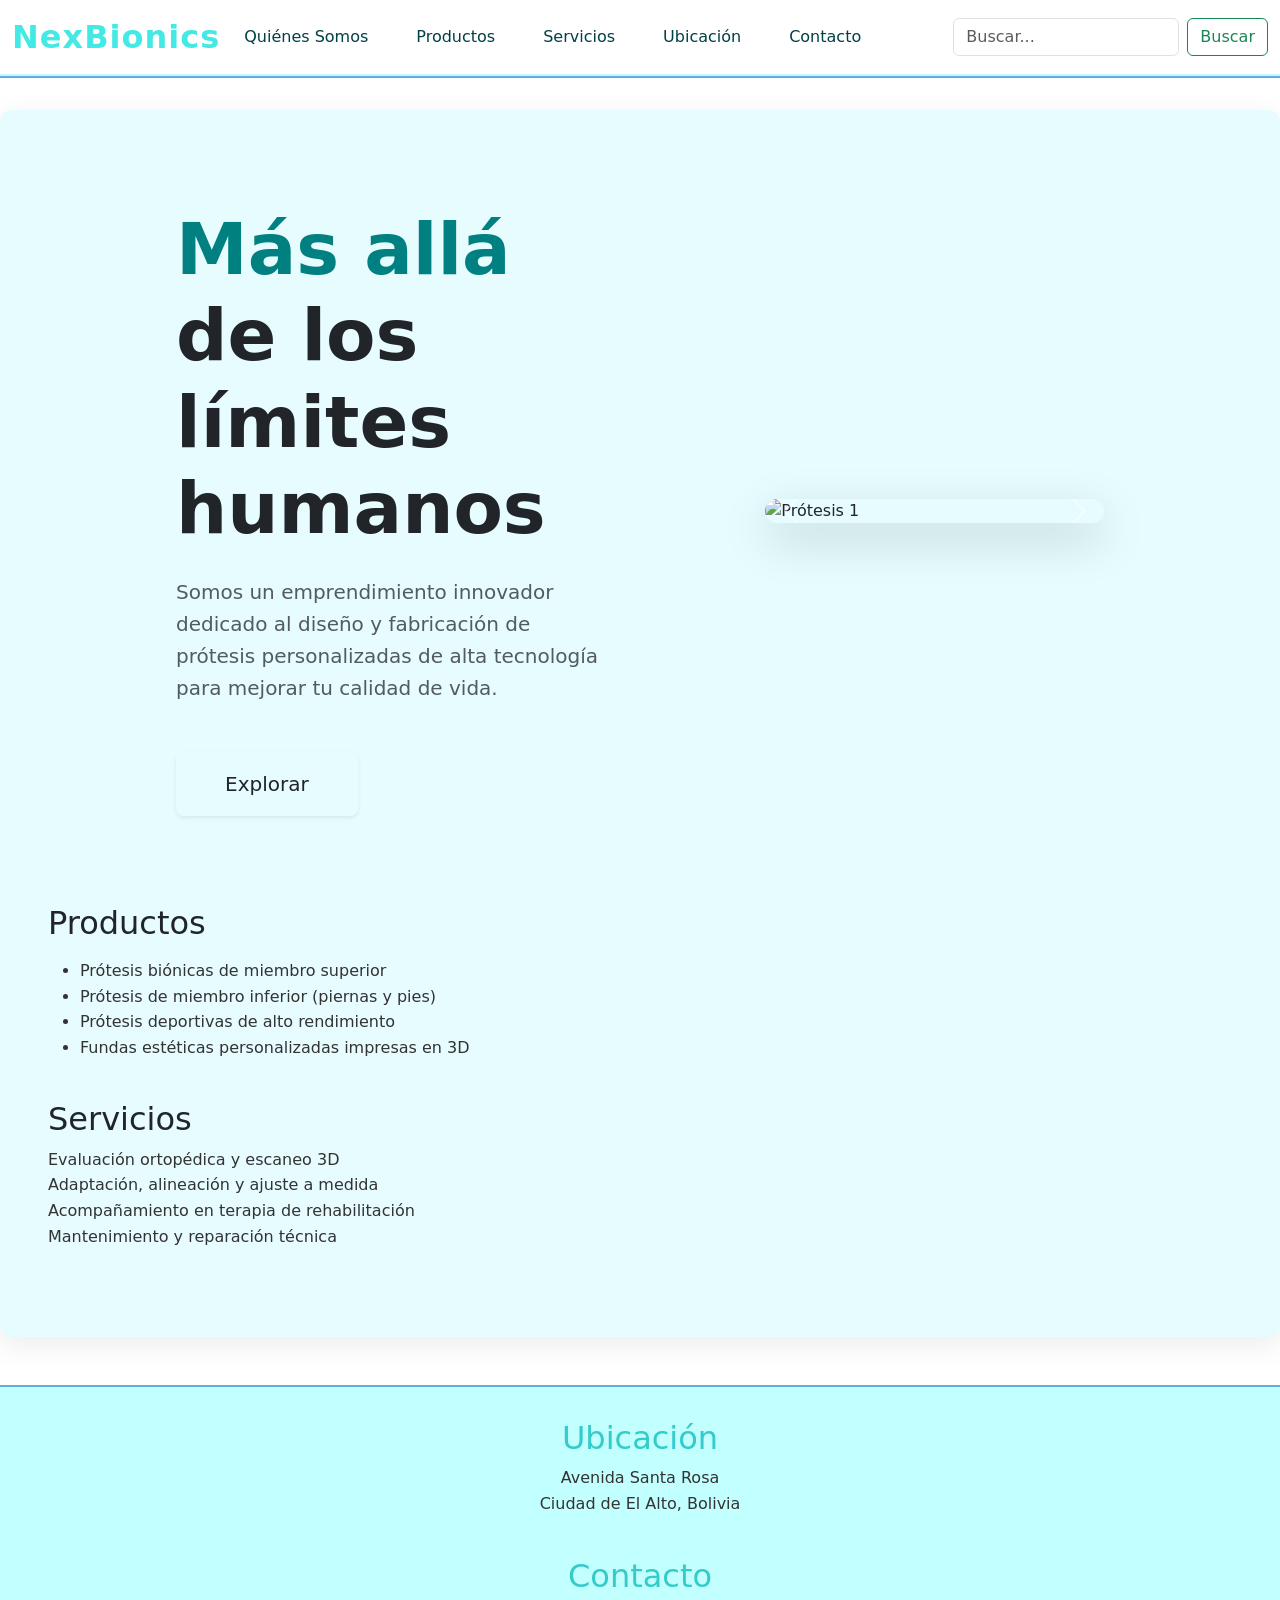
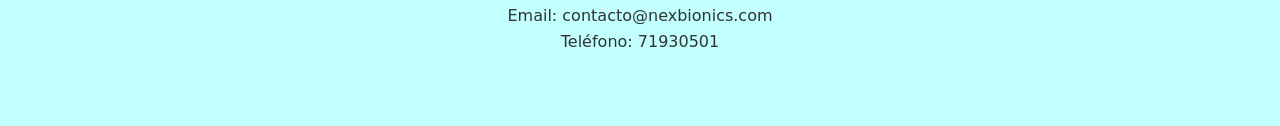
==== index.html @ fea96e66 "Organización de diseño y carrusel de NexBionics" ====
<!DOCTYPE html>
<html lang="es">
<head>
    <meta charset="UTF-8">
    <meta name="viewport" content="width=device-width, initial-scale=1.0"> 
    <title> NexBionics </title>
    <style>
        body {
            background-color: #0A8999;
            color: #e0e0e0;
        }
        .fondo-nav {
            background-color: #ffffff;
            border-bottom: 2px solid #c2f8ff;
        }

        .navbar-brand {
            font-size: 2rem !important; 
            font-weight: bold; 
            letter-spacing: 1px; 
        }
       
        .navbar-nav .nav-link {
            transition: color 0.5s ease; 
            color: #004047; 
        }
     
        .navbar-nav .nav-link:hover {
            color: #03d8f0 !important; 

        }

    </style>
    <link rel="stylesheet" href="styles.css">
    <link rel="icon" type="image/x-icon" href="https://i.postimg.cc/CK4KS49w/logo-nexbionics.png">
    <link href="https://cdn.jsdelivr.net/npm/bootstrap@5.3.8/dist/css/bootstrap.min.css" rel="stylesheet" integrity="sha384-sRIl4kxILFvY47J16cr9ZwB07vP4J8+LH7qKQnuqkuIAvNWLzeN8tE5YBujZqJLB" crossorigin="anonymous">
</head>
  <header>
    <nav class="navbar navbar-expand-lg navbar-dark fondo-nav">
      <div class="container-fluid">
        <a class="navbar-brand fw-bold" href="#" style="color: #43EAE5;">NexBionics</a>
        
        <button class="navbar-toggler" type="button" data-bs-toggle="collapse" data-bs-target="#navbarSupportedContent" aria-controls="navbarSupportedContent" aria-expanded="false" aria-label="Toggle navigation">
          <span class="navbar-toggler-icon"></span>
        </button>
        
        <div class="collapse navbar-collapse" id="navbarSupportedContent">
          <ul class="navbar-nav me-auto mb-2 mb-lg-0">
            <li class="nav-item">
              <a class="nav-link" href="#quienes-somos">Quiénes Somos</a>
            </li>
            <li class="nav-item">
              <a class="nav-link" href="#productos">Productos</a>
            </li>
            <li class="nav-item">
              <a class="nav-link" href="#servicios">Servicios</a>
            </li>
            <li class="nav-item">
              <a class="nav-link" href="#ubicacion">Ubicación</a>
            </li>
            <li class="nav-item">
              <a class="nav-link" href="#contacto">Contacto</a>
            </li>
          </ul>
          
          <form class="d-flex" role="search">
            <input class="form-control me-2" type="search" placeholder="Buscar..." aria-label="Search">
            <button class="btn btn-outline-success" type="submit">Buscar</button>
          </form>
        </div>
      </div>
    </nav>
  </header>
  <main>
   <section id="quienes-somos" class="container-fluid py-5">
    <div class="row align-items-center justify-content-around px-lg-5">
        
        <div class="col-lg-5 mb-5 mb-lg-0">
            <h1 class="display-2 fw-bold mb-4" style="color: #008080;"> Más allá <br> 
                <span class="text-dark">de los límites humanos</span>
            </h1>
            <p class="lead mb-5 text-muted">
                Somos un emprendimiento innovador dedicado al diseño y fabricación de prótesis personalizadas de alta tecnología para mejorar tu calidad de vida.
            </p>
            <a href="#productos" class="btn btn-lila-claro btn-lg px-5 py-3 shadow-sm">Explorar</a>
        </div>

        <div class="col-lg-4">
            <div id="carouselExampleFade" class="carousel slide carousel-fade rounded-5 shadow-lg overflow-hidden" data-bs-ride="carousel">
      <div class="carousel-inner">
        <div class="carousel-item active">
          <img src="https://i.postimg.cc/6qYG8pch/Protesis-1.png" class="d-block w-100" alt="Prótesis 1">
        </div>
        <div class="carousel-item">
          <img src="https://i.postimg.cc/cHdHfNr3/Protesis-2.png" class="d-block w-100" alt="Prótesis 2">
        </div>
        <div class="carousel-item">
          <img src="https://i.postimg.cc/CMP1nXYc/Protesis-3.png" class="d-block w-100" alt="Prótesis 3">
        </div>
      </div>
      <button class="carousel-control-prev" type="button" data-bs-target="#carouselExampleFade" data-bs-slide="prev">
        <span class="carousel-control-prev-icon" aria-hidden="true"></span>
        <span class="visually-hidden">Previous</span>
      </button>
      <button class="carousel-control-next" type="button" data-bs-target="#carouselExampleFade" data-bs-slide="next">
        <span class="carousel-control-next-icon" aria-hidden="true"></span>
        <span class="visually-hidden">Next</span>
      </button>
    </div>
    </div>

    </div>
</section>
    <section id="productos">
        <h2>Productos</h2>
        <p>
            <ul>
                <li>Prótesis biónicas de miembro superior<br></li>
                <li>Prótesis de miembro inferior (piernas y pies)<br></li>
                <li>Prótesis deportivas de alto rendimiento<br></li>
                <li>Fundas estéticas personalizadas impresas en 3D<br></li>
            </ul>
        </p>
    </section>
    <section id="servicios">
        <h2>Servicios</h2>
         <p>
            Evaluación ortopédica y escaneo 3D<br>
            Adaptación, alineación y ajuste a medida<br>
            Acompañamiento en terapia de rehabilitación<br>
            Mantenimiento y reparación técnica
        </p>
    </section>
    
  </main>
  <footer>
    <section id="ubicacion">
        <h2>Ubicación</h2>
        <p>
            Avenida Santa Rosa<br>
            Ciudad de El Alto, Bolivia
        </p>
    </section>
    
    <section id="contacto">
        <h2>Contacto</h2>
        <p>
            Email: contacto@nexbionics.com<br>
            Teléfono: 71930501
        </p>
    </section>
  </footer>
<script src="https://cdn.jsdelivr.net/npm/bootstrap@5.3.8/dist/js/bootstrap.bundle.min.js" integrity="sha384-FKyoEForCGlyvwx9Hj09JcYn3nv7wiPVlz7YYwJrWVcXK/BmnVDxM+D2scQbITxI" crossorigin="anonymous"></script>
</body>
</html>
---- styles.css ----
body {
    font-family: 'Exo 2', sans-serif;
    margin: 0;
    padding: 0;
    min-height: 100vh;
    background-color: #ffffff; 
    color: #333333; 
}


header {
    background-color: #ffffff; 
    color: #FFFFFF;
    border-bottom: #60ade0 solid 2px;
}

nav {
    display: flex;
    flex-direction: column;
    align-items: center;
    padding: 1rem 0;
}

nav h1 {
    margin: 0 0 1rem 0;
    font-size: 2.2rem;
}

nav ul {
    list-style: none;
    padding: 0;
    display: flex;
    gap: 2rem;
}

nav ul li a {
    color: #EAE6F3;
    text-decoration: none;
    font-weight: bold;
    transition: color 0.4s ease;
}

nav ul li a:hover {
    color: #00d9ff; 
}


main {
    max-width: 2000px; 
    margin: 2rem auto;
    padding: 3rem;
    border-radius: 12px;
    background-color: #E6FCFF; 
    box-shadow: 0 8px 30px rgba(0, 0, 0, 0.08); 
}


section {
    margin-bottom: 2.5rem;
}

h2 {
    color: #052141; 
    margin-top: 0;
    font-size: 2rem;
}

p, ul, li {
    color: #333333; 
    margin-top: 0;
    line-height: 1.6; 
}


footer {
    background-color: #c2ffff;
    color: #34CBCB;
    text-align: center;
    padding: 2rem 0;
    margin-top: 3rem;
    border-top: #60ade0 solid 2px;
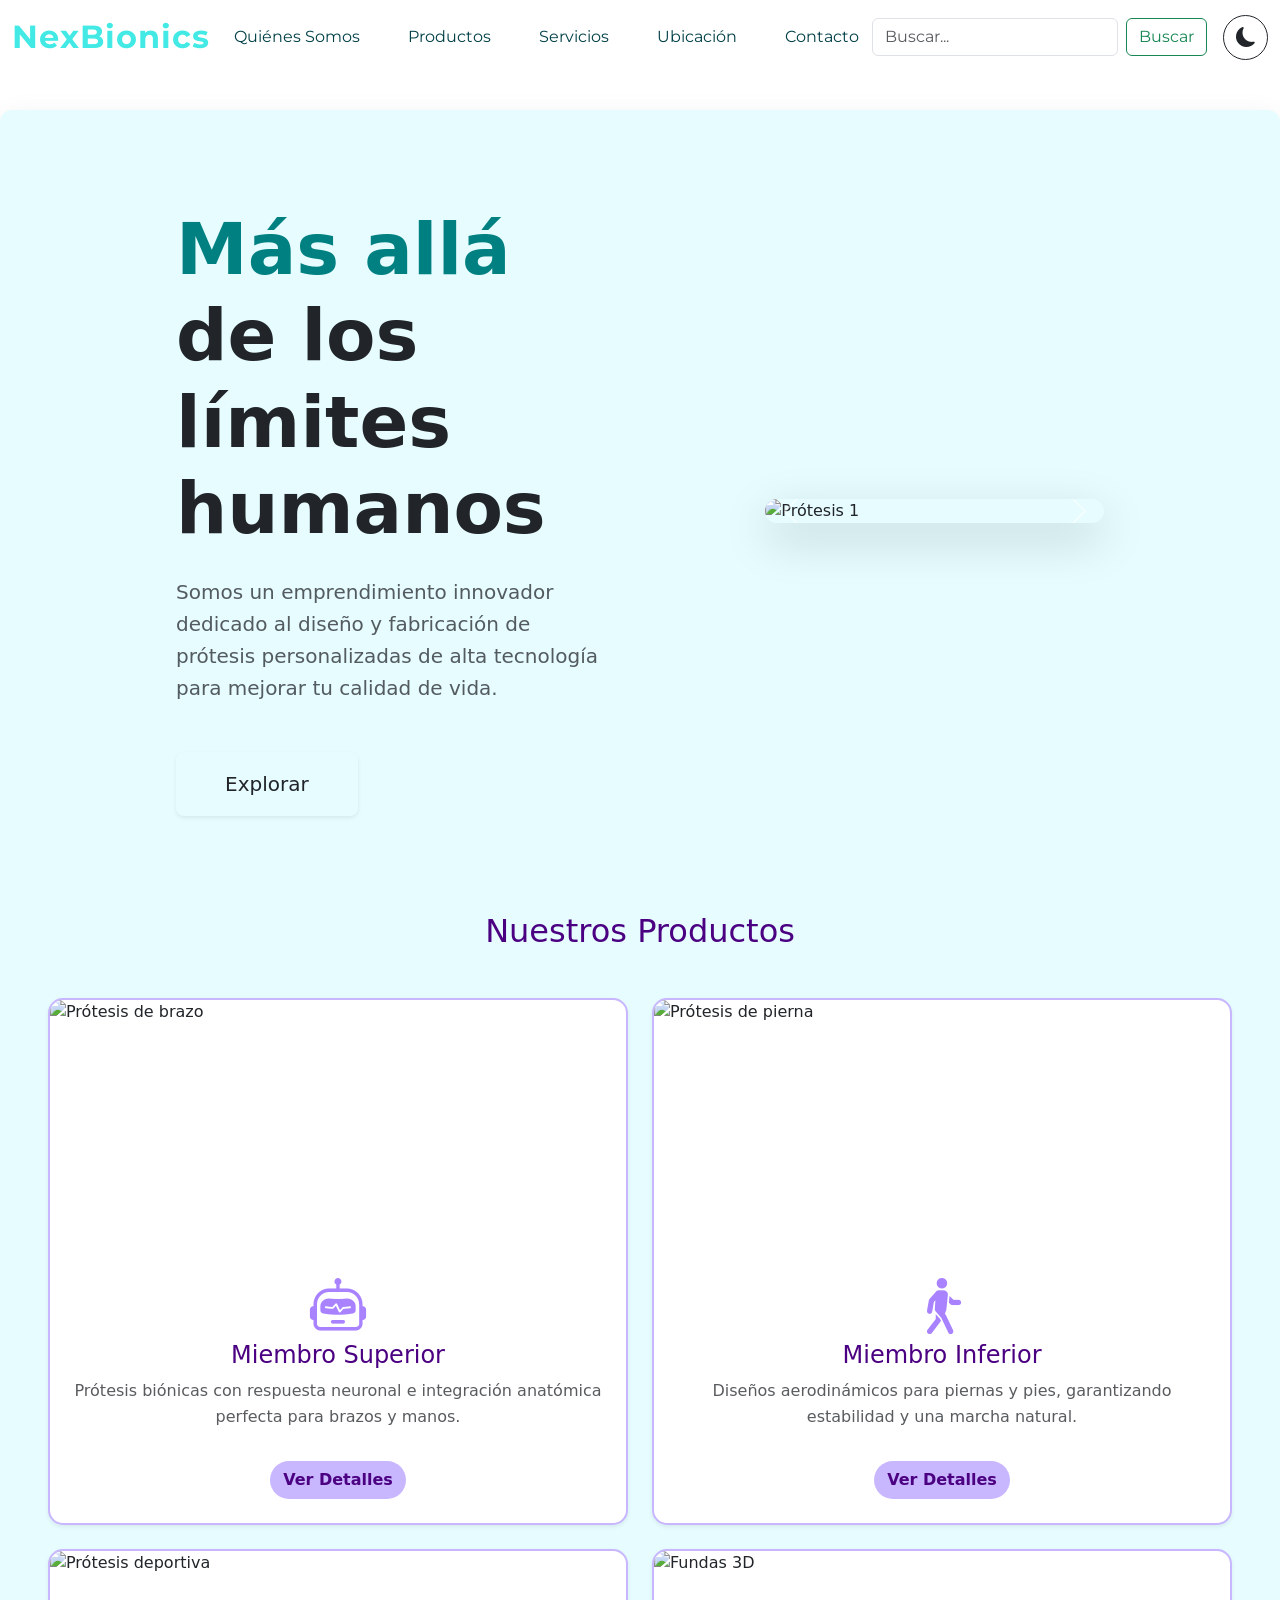
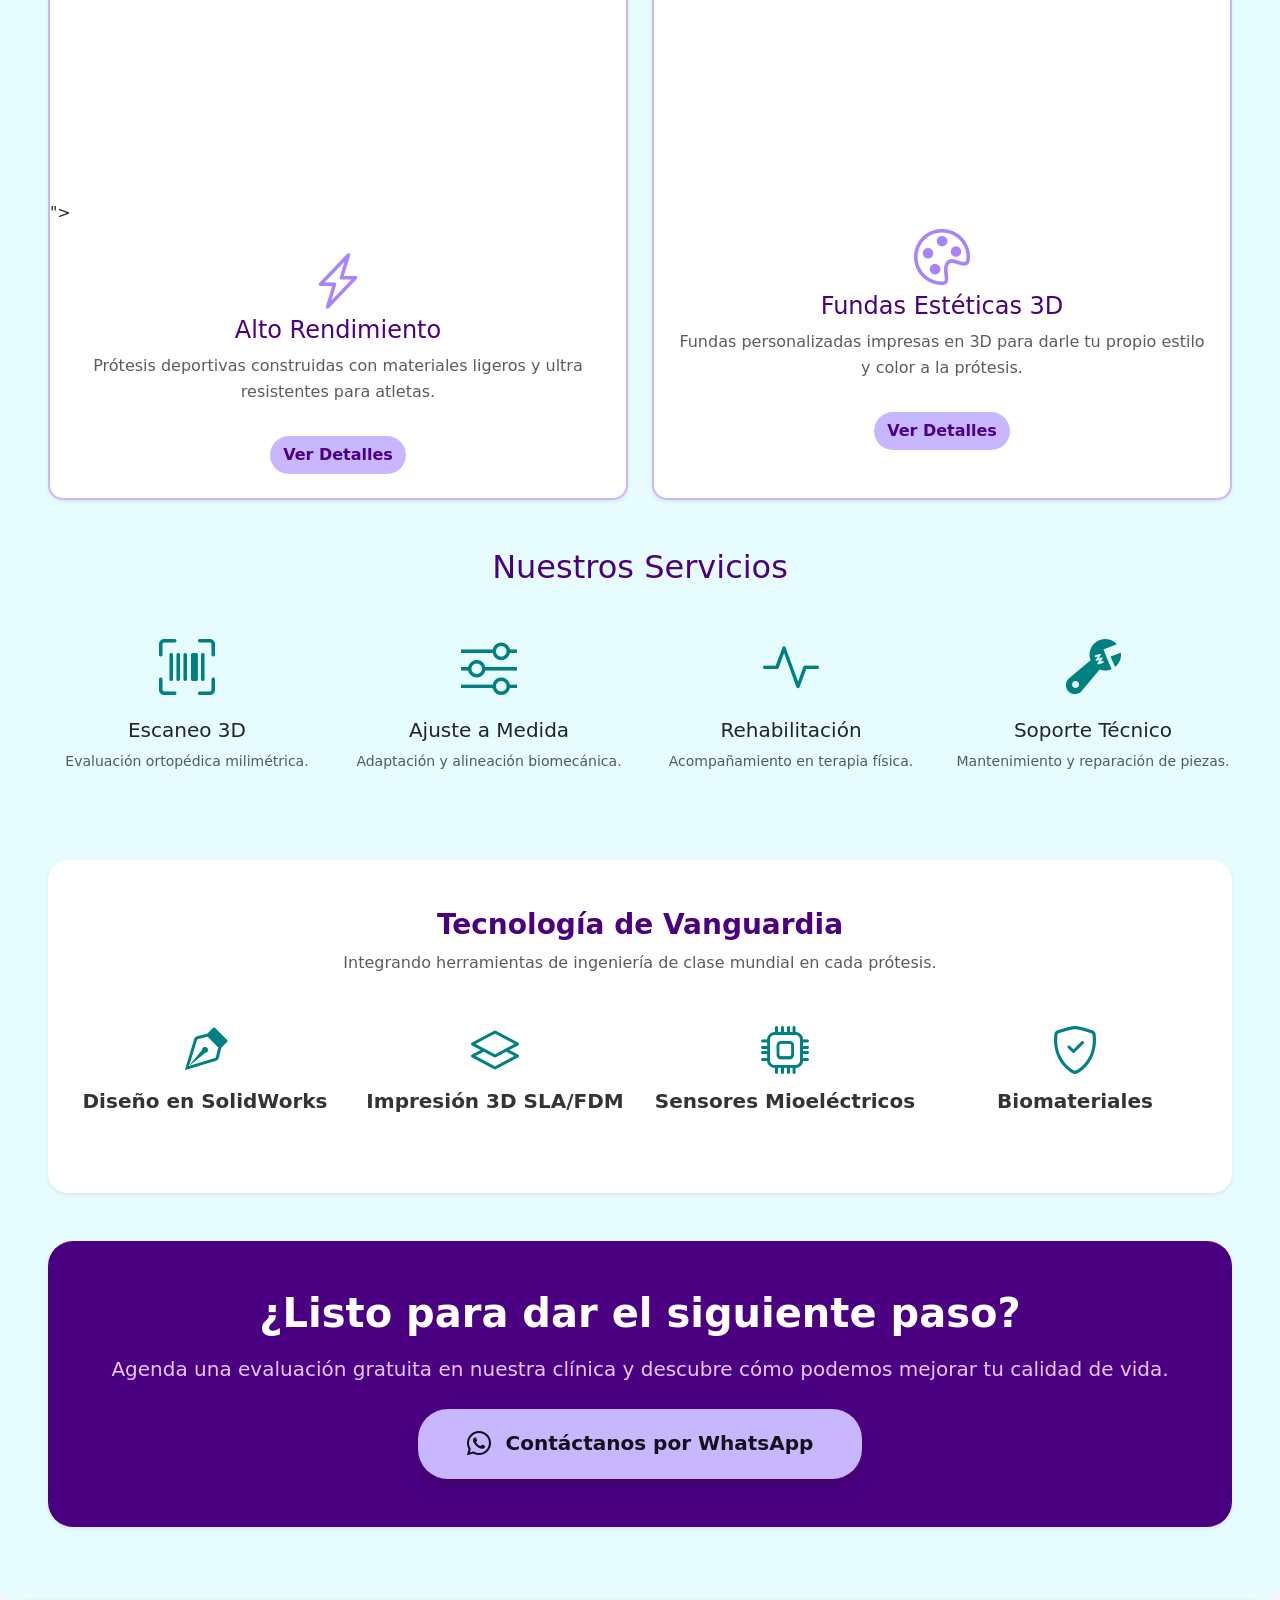
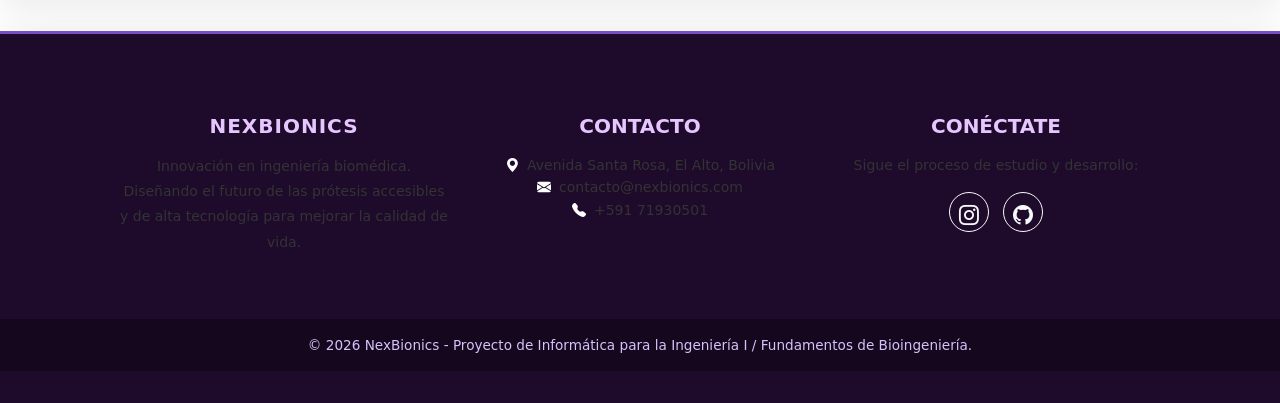
==== commit c25583f3: "Mejorando página y agregando js" ====
--- a/index.html
+++ b/index.html
@@ -4,6 +4,7 @@
     <meta charset="UTF-8">
     <meta name="viewport" content="width=device-width, initial-scale=1.0"> 
     <title> NexBionics </title>
+    <link rel="stylesheet" href="https://cdn.jsdelivr.net/npm/bootstrap-icons@1.11.3/font/bootstrap-icons.min.css">
     <style>
         body {
             background-color: #0A8999;
@@ -11,7 +12,7 @@
         }
         .fondo-nav {
             background-color: #ffffff;
-            border-bottom: 2px solid #c2f8ff;
+            border-bottom: 2px solid #ffffffcb;
         }
 
         .navbar-brand {
@@ -32,17 +33,23 @@
 
     </style>
     <link rel="stylesheet" href="styles.css">
+    <link href="https://fonts.googleapis.com/css2?family=Montserrat:wght@400;700&display=swap" rel="stylesheet">
     <link rel="icon" type="image/x-icon" href="https://i.postimg.cc/CK4KS49w/logo-nexbionics.png">
     <link href="https://cdn.jsdelivr.net/npm/bootstrap@5.3.8/dist/css/bootstrap.min.css" rel="stylesheet" integrity="sha384-sRIl4kxILFvY47J16cr9ZwB07vP4J8+LH7qKQnuqkuIAvNWLzeN8tE5YBujZqJLB" crossorigin="anonymous">
 </head>
   <header>
     <nav class="navbar navbar-expand-lg navbar-dark fondo-nav">
+      
       <div class="container-fluid">
         <a class="navbar-brand fw-bold" href="#" style="color: #43EAE5;">NexBionics</a>
+
+        
         
         <button class="navbar-toggler" type="button" data-bs-toggle="collapse" data-bs-target="#navbarSupportedContent" aria-controls="navbarSupportedContent" aria-expanded="false" aria-label="Toggle navigation">
           <span class="navbar-toggler-icon"></span>
         </button>
+        
+           
         
         <div class="collapse navbar-collapse" id="navbarSupportedContent">
           <ul class="navbar-nav me-auto mb-2 mb-lg-0">
@@ -67,6 +74,9 @@
             <input class="form-control me-2" type="search" placeholder="Buscar..." aria-label="Search">
             <button class="btn btn-outline-success" type="submit">Buscar</button>
           </form>
+          <button id="btn-modo-oscuro" class="btn btn-outline-dark ms-3 rounded-circle" style="width: 45px; height: 45px;">
+    <i id="icono-tema" class="bi bi-moon-fill fs-5"></i>
+</button>
         </div>
       </div>
     </nav>
@@ -111,45 +121,183 @@
 
     </div>
 </section>
-    <section id="productos">
-        <h2>Productos</h2>
-        <p>
-            <ul>
-                <li>Prótesis biónicas de miembro superior<br></li>
-                <li>Prótesis de miembro inferior (piernas y pies)<br></li>
-                <li>Prótesis deportivas de alto rendimiento<br></li>
-                <li>Fundas estéticas personalizadas impresas en 3D<br></li>
-            </ul>
+    <section id="productos" class="mb-5 mt-5">
+    <h2 class="text-center mb-5" style="color: #4b0082;">Nuestros Productos</h2>
+
+    <div class="row row-cols-1 row-cols-md-2 g-4">
+
+        <div class="col">
+            <div class="card h-100 shadow-sm" style="border-radius: 15px; border-color: #C8B6FF; border-width: 2px; overflow: hidden;">
+                <img src="https://i.postimg.cc/g0FM7H56/Card1.png" class="card-img-top" alt="Prótesis de brazo" style="height: 250px; object-fit: cover;">
+                
+                <div class="card-body text-center p-4">
+                    <i class="bi bi-robot display-4 mb-3" style="color: #a882ff;"></i>
+                    <h4 class="card-title" style="color: #4b0082;">Miembro Superior</h4>
+                    <p class="card-text text-muted">Prótesis biónicas con respuesta neuronal e integración anatómica perfecta para brazos y manos.</p>
+                    <a href="#llamado-accion" class="btn btn-detalle fw-bold mt-3" style="background-color: #C8B6FF; color: #4b0082; border-radius: 20px;">Ver Detalles</a>
+                    
+                </div>
+            </div>
+        </div>
+
+        <div class="col">
+            <div class="card h-100 shadow-sm" style="border-radius: 15px; border-color: #C8B6FF; border-width: 2px; overflow: hidden;">
+                <img src="https://i.postimg.cc/9QtTWP0y/card2.jpg" class="card-img-top" alt="Prótesis de pierna" style="height: 250px; object-fit: cover;">
+                
+                <div class="card-body text-center p-4">
+                    <i class="bi bi-person-walking display-4 mb-3" style="color: #a882ff;"></i>
+                    <h4 class="card-title" style="color: #4b0082;">Miembro Inferior</h4>
+                    <p class="card-text text-muted">Diseños aerodinámicos para piernas y pies, garantizando estabilidad y una marcha natural.</p>
+                    <a href="#llamado-accion" class="btn btn-detalle fw-bold mt-3" style="background-color: #C8B6FF; color: #4b0082; border-radius: 20px;">Ver Detalles</a>
+                </div>
+            </div>
+        </div>
+
+        <div class="col">
+            <div class="card h-100 shadow-sm" style="border-radius: 15px; border-color: #C8B6FF; border-width: 2px; overflow: hidden;">
+                <img src="https://i.postimg.cc/x8ZD7pWP/card5.jpg" class="card-img-top" alt="Prótesis deportiva" style="height: 250px; object-fit: cover;object-position: bottom;">">
+                
+                <div class="card-body text-center p-4">
+                    <i class="bi bi-lightning-charge display-4 mb-3" style="color: #a882ff;"></i>
+                    <h4 class="card-title" style="color: #4b0082;">Alto Rendimiento</h4>
+                    <p class="card-text text-muted">Prótesis deportivas construidas con materiales ligeros y ultra resistentes para atletas.</p>
+                    <a href="#llamado-accion" class="btn btn-detalle fw-bold mt-3" style="background-color: #C8B6FF; color: #4b0082; border-radius: 20px;">Ver Detalles</a>
+                </div>
+            </div>
+        </div>
+
+        <div class="col">
+            <div class="card h-100 shadow-sm" style="border-radius: 15px; border-color: #C8B6FF; border-width: 2px; overflow: hidden;">
+                <img src="https://i.postimg.cc/T3z2h1Nm/card4.jpg" class="card-img-top" alt="Fundas 3D" style="height: 250px; object-fit: cover;">
+                
+                <div class="card-body text-center p-4">
+                    <i class="bi bi-palette display-4 mb-3" style="color: #a882ff;"></i>
+                    <h4 class="card-title" style="color: #4b0082;">Fundas Estéticas 3D</h4>
+                    <p class="card-text text-muted">Fundas personalizadas impresas en 3D para darle tu propio estilo y color a la prótesis.</p>
+                    <a href="#llamado-accion" class="btn btn-detalle fw-bold mt-3" style="background-color: #C8B6FF; color: #4b0082; border-radius: 20px;">Ver Detalles</a>
+                </div>
+            </div>
+        </div>
+
+    </div>
+</section>
+    <section id="servicios" class="mb-5 mt-5">
+    <h2 class="text-center mb-5" style="color: #4b0082;">Nuestros Servicios</h2>
+    
+    <div class="row text-center">
+        
+        <div class="col-md-3 mb-4">
+            <i class="bi bi-upc-scan display-4" style="color: #008080;"></i>
+            <h4 class="mt-3 fs-5">Escaneo 3D</h4>
+            <p class="text-muted small">Evaluación ortopédica milimétrica.</p>
+        </div>
+
+        <div class="col-md-3 mb-4">
+            <i class="bi bi-sliders display-4" style="color: #008080;"></i>
+            <h4 class="mt-3 fs-5">Ajuste a Medida</h4>
+            <p class="text-muted small">Adaptación y alineación biomecánica.</p>
+        </div>
+
+        <div class="col-md-3 mb-4">
+            <i class="bi bi-activity display-4" style="color: #008080;"></i>
+            <h4 class="mt-3 fs-5">Rehabilitación</h4>
+            <p class="text-muted small">Acompañamiento en terapia física.</p>
+        </div>
+
+        <div class="col-md-3 mb-4">
+            <i class="bi bi-wrench-adjustable display-4" style="color: #008080;"></i>
+            <h4 class="mt-3 fs-5">Soporte Técnico</h4>
+            <p class="text-muted small">Mantenimiento y reparación de piezas.</p>
+        </div>
+
+    </div>
+</section>
+<section id="tecnologias" class="py-5 text-center shadow-sm" style="background-color: #ffffff; border-radius: 20px; margin-bottom: 3rem;">
+    <h3 class="mb-2" style="color: #4b0082; font-weight: bold;">Tecnología de Vanguardia</h3>
+    <p class="text-muted mb-5">Integrando herramientas de ingeniería de clase mundial en cada prótesis.</p>
+    
+    <div class="row justify-content-center align-items-center px-4">
+        
+        <div class="col-6 col-md-3 mb-4">
+            <i class="bi bi-vector-pen display-5 mb-2" style="color: #008080;"></i>
+            <h5 class="fw-bold mt-2" style="color: #333333;">Diseño en SolidWorks</h5>
+        </div>
+        
+        <div class="col-6 col-md-3 mb-4">
+            <i class="bi bi-layers display-5 mb-2" style="color: #008080;"></i>
+            <h5 class="fw-bold mt-2" style="color: #333333;">Impresión 3D SLA/FDM</h5>
+        </div>
+        
+        <div class="col-6 col-md-3 mb-4">
+            <i class="bi bi-cpu display-5 mb-2" style="color: #008080;"></i>
+            <h5 class="fw-bold mt-2" style="color: #333333;">Sensores Mioeléctricos</h5>
+        </div>
+        
+        <div class="col-6 col-md-3 mb-4">
+            <i class="bi bi-shield-check display-5 mb-2" style="color: #008080;"></i>
+            <h5 class="fw-bold mt-2" style="color: #333333;">Biomateriales</h5>
+        </div>
+        
+    </div>
+</section>
+<section id="llamado-accion" class="py-5 mt-5 mb-4 text-center shadow-sm" style="background-color: #4b0082; border-radius: 25px;">
+    <div class="container px-4">
+        <h2 class="display-6 fw-bold text-white mb-3">¿Listo para dar el siguiente paso?</h2>
+        
+        <p class="lead mb-4" style="color: #E7C6FF;">
+            Agenda una evaluación gratuita en nuestra clínica y descubre cómo podemos mejorar tu calidad de vida.
         </p>
-    </section>
-    <section id="servicios">
-        <h2>Servicios</h2>
-         <p>
-            Evaluación ortopédica y escaneo 3D<br>
-            Adaptación, alineación y ajuste a medida<br>
-            Acompañamiento en terapia de rehabilitación<br>
-            Mantenimiento y reparación técnica
-        </p>
-    </section>
+        
+        <a href="https://wa.me/59171930501" target="_blank" class="btn btn-lg px-5 py-3 fw-bold shadow" style="background-color: #C8B6FF; color: #13111C; border-radius: 30px; transition: transform 0.3s ease;">
+            <i class="bi bi-whatsapp me-2 fs-4" style="vertical-align: middle;"></i> 
+            Contáctanos por WhatsApp
+        </a>
+    </div>
+</section>
     
   </main>
-  <footer>
-    <section id="ubicacion">
-        <h2>Ubicación</h2>
-        <p>
-            Avenida Santa Rosa<br>
-            Ciudad de El Alto, Bolivia
-        </p>
-    </section>
-    
-    <section id="contacto">
-        <h2>Contacto</h2>
-        <p>
-            Email: contacto@nexbionics.com<br>
-            Teléfono: 71930501
-        </p>
-    </section>
+  <footer class="mt-auto shadow-lg" style="background-color: #1E0B2B; color: #d7c1f8; border-top: 3px solid #7850c4;">
+      <div class="container p-5">
+          <div class="row">
+              
+              <div class="col-lg-4 col-md-6 mb-4 mb-md-0">
+                  <h5 class="text-uppercase fw-bold mb-3" style="color: #E7C6FF; letter-spacing: 1px;">NexBionics</h5>
+                  <p class="small" style="line-height: 1.8;">
+                      Innovación en ingeniería biomédica. Diseñando el futuro de las prótesis accesibles y de alta tecnología para mejorar la calidad de vida.
+                  </p>
+              </div>
+
+              <div class="col-lg-4 col-md-6 mb-4 mb-md-0">
+                  <h5 class="text-uppercase fw-bold mb-3" style="color: #E7C6FF;">Contacto</h5>
+                  <ul class="list-unstyled small" style="line-height: 2;">
+                      <li><i class="bi bi-geo-alt-fill me-2 text-white"></i>Avenida Santa Rosa, El Alto, Bolivia</li>
+                      <li><i class="bi bi-envelope-fill me-2 text-white"></i>contacto@nexbionics.com</li>
+                      <li><i class="bi bi-telephone-fill me-2 text-white"></i>+591 71930501</li>
+                  </ul>
+              </div>
+
+              <div class="col-lg-4 col-md-12 mb-4 mb-md-0">
+                  <h5 class="text-uppercase fw-bold mb-3" style="color: #E7C6FF;">Conéctate</h5>
+                  <p class="small mb-3">Sigue el proceso de estudio y desarrollo:</p>
+                  
+                  <a href="PON_AQUI_EL_LINK_DE_TU_INSTAGRAM" target="_blank" class="btn btn-outline-light btn-sm me-2 rounded-circle" style="width: 40px; height: 40px; padding-top: 7px;">
+                      <i class="bi bi-instagram fs-5"></i>
+                  </a>
+                  
+                  <a href="https://github.com/sky12ks/Ciencialink-project" target="_blank" class="btn btn-outline-light btn-sm rounded-circle" style="width: 40px; height: 40px; padding-top: 7px;">
+                      <i class="bi bi-github fs-5"></i>
+                  </a>
+              </div>
+
+          </div>
+      </div>
+      
+      <div class="text-center p-3" style="background-color: rgba(0, 0, 0, 0.3); font-size: 0.85rem;">
+          © 2026 NexBionics - Proyecto de Informática para la Ingeniería I / Fundamentos de Bioingeniería.
+      </div>
   </footer>
 <script src="https://cdn.jsdelivr.net/npm/bootstrap@5.3.8/dist/js/bootstrap.bundle.min.js" integrity="sha384-FKyoEForCGlyvwx9Hj09JcYn3nv7wiPVlz7YYwJrWVcXK/BmnVDxM+D2scQbITxI" crossorigin="anonymous"></script>
+<script src="javascript.js"></script>
+
 </body>
 </html>
--- a/styles.css
+++ b/styles.css
@@ -12,7 +12,8 @@
 header {
     background-color: #ffffff; 
     color: #FFFFFF;
-    border-bottom: #60ade0 solid 2px;
+    border-bottom: #ffffff solid 2px;
+    font-family: 'Montserrat', sans-serif;
 }
 
 nav {
@@ -79,4 +80,6 @@
     text-align: center;
     padding: 2rem 0;
     margin-top: 3rem;
-    border-top: #60ade0 solid 2px;+    border-top: #f0f0f0 solid 2px;
+
+
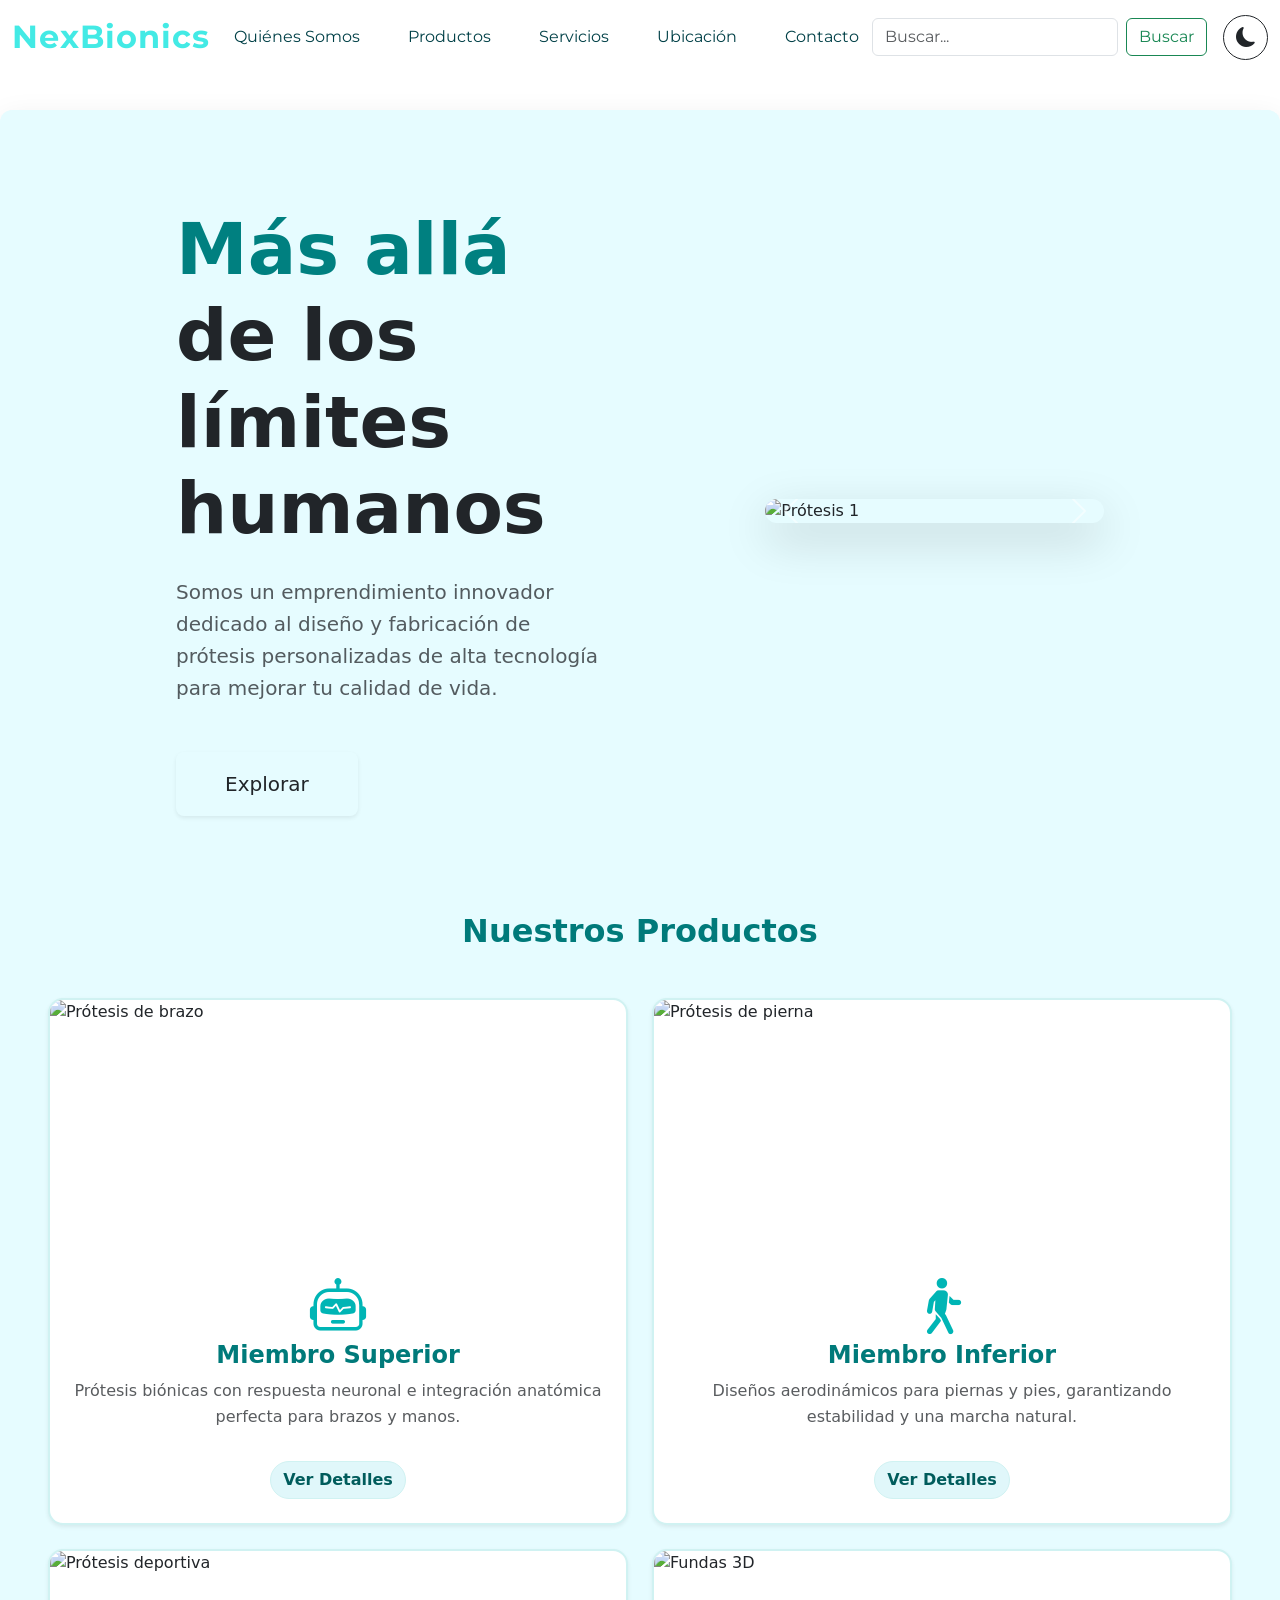
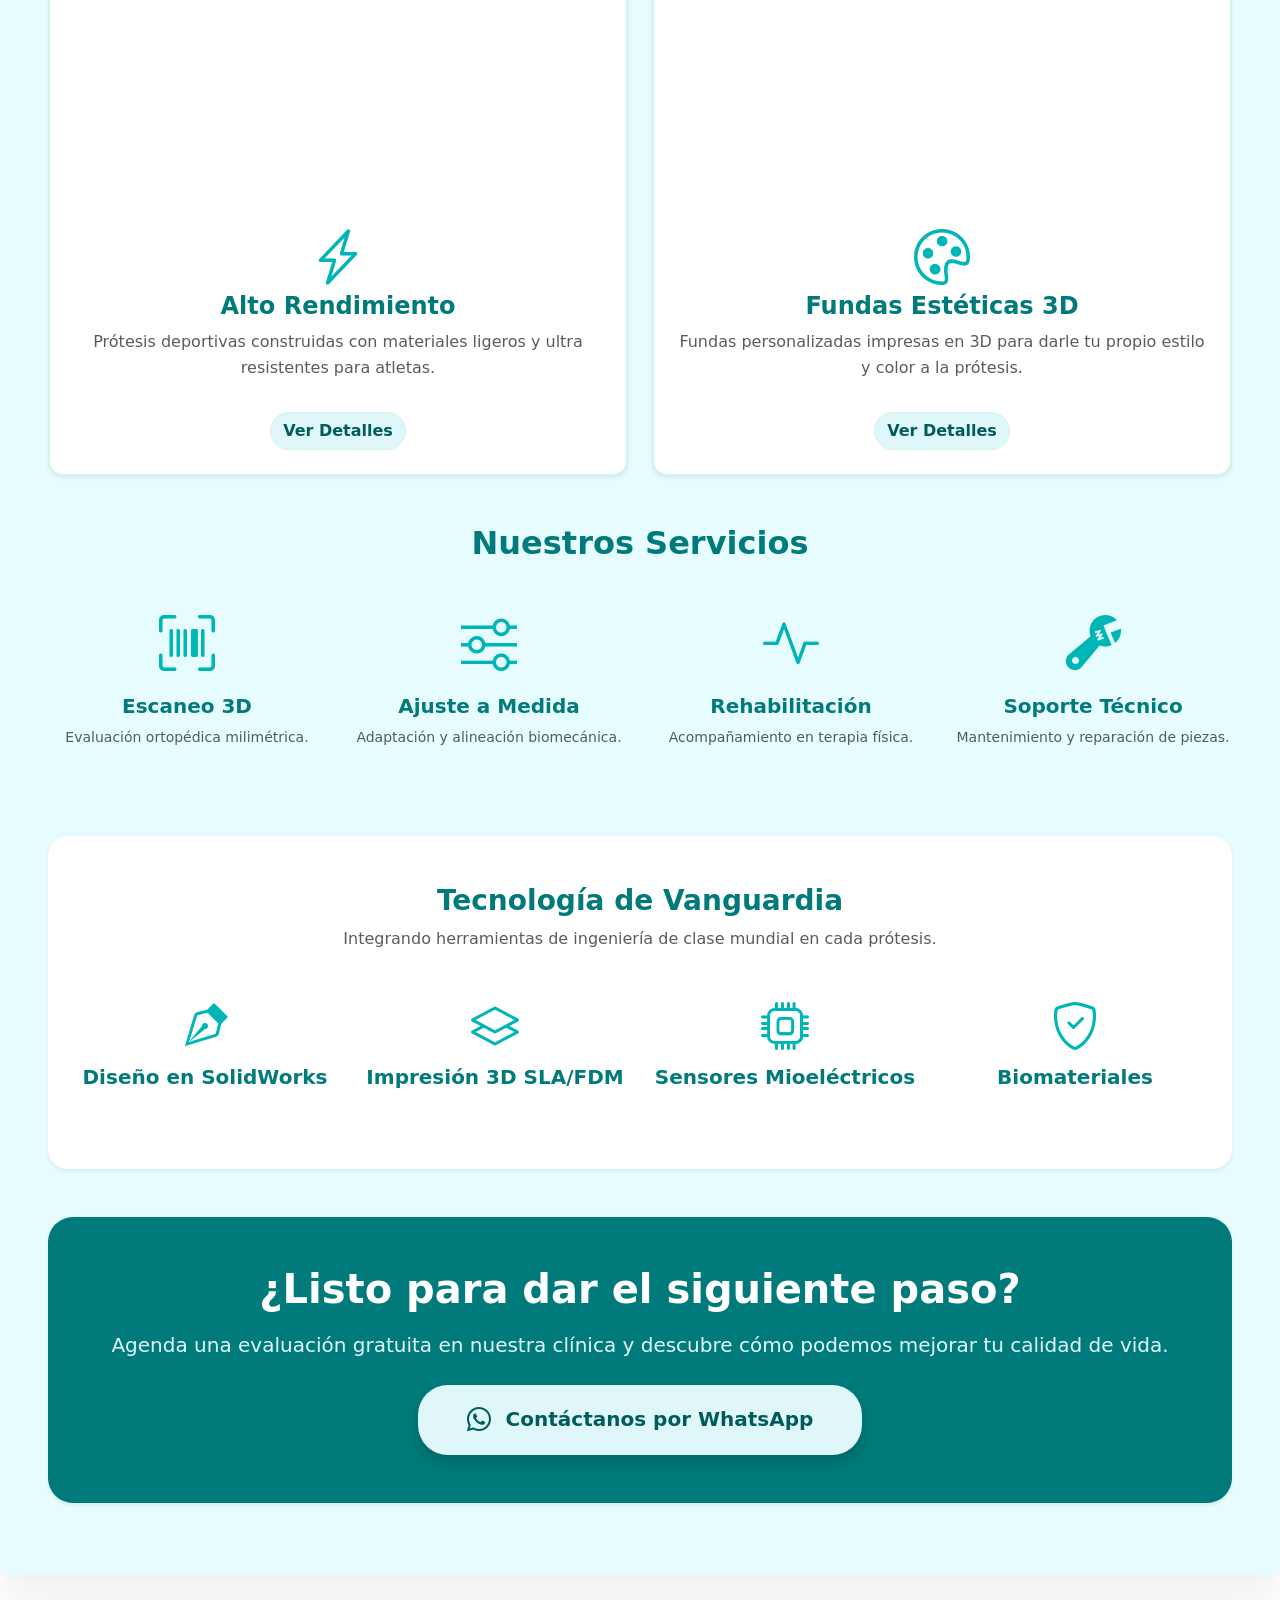
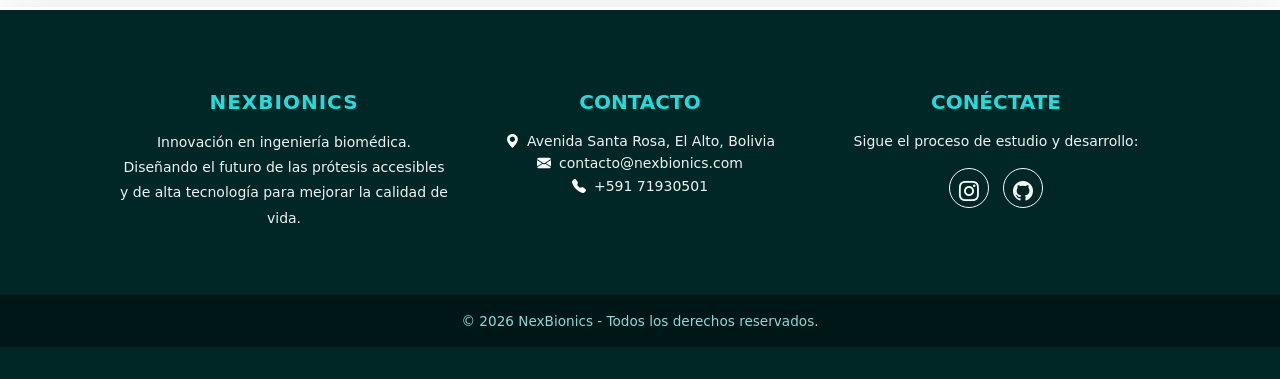
==== commit 4140f03d: "Cambiando colores a pagina" ====
--- a/index.html
+++ b/index.html
@@ -121,134 +121,137 @@
 
     </div>
 </section>
+
     <section id="productos" class="mb-5 mt-5">
-    <h2 class="text-center mb-5" style="color: #4b0082;">Nuestros Productos</h2>
+    <h2 class="text-center mb-5 fw-bold" style="color: #007A7A;">Nuestros Productos</h2>
 
     <div class="row row-cols-1 row-cols-md-2 g-4">
 
         <div class="col">
-            <div class="card h-100 shadow-sm" style="border-radius: 15px; border-color: #C8B6FF; border-width: 2px; overflow: hidden;">
+            <div class="card h-100 shadow-sm" style="border-radius: 15px; border-color: #D0F2F2; border-width: 2px; overflow: hidden;">
                 <img src="https://i.postimg.cc/g0FM7H56/Card1.png" class="card-img-top" alt="Prótesis de brazo" style="height: 250px; object-fit: cover;">
                 
                 <div class="card-body text-center p-4">
-                    <i class="bi bi-robot display-4 mb-3" style="color: #a882ff;"></i>
-                    <h4 class="card-title" style="color: #4b0082;">Miembro Superior</h4>
+                    <i class="bi bi-robot display-4 mb-3" style="color: #00B5B5;"></i>
+                    <h4 class="card-title fw-bold" style="color: #007A7A;">Miembro Superior</h4>
                     <p class="card-text text-muted">Prótesis biónicas con respuesta neuronal e integración anatómica perfecta para brazos y manos.</p>
-                    <a href="#llamado-accion" class="btn btn-detalle fw-bold mt-3" style="background-color: #C8B6FF; color: #4b0082; border-radius: 20px;">Ver Detalles</a>
-                    
+                    <a href="#llamado-accion" class="btn btn-detalle fw-bold mt-3" style="background-color: #E0F7FA; color: #005C5C; border: 1px solid #D0F2F2; border-radius: 20px; transition: all 0.3s;">Ver Detalles</a>
                 </div>
             </div>
         </div>
 
         <div class="col">
-            <div class="card h-100 shadow-sm" style="border-radius: 15px; border-color: #C8B6FF; border-width: 2px; overflow: hidden;">
+            <div class="card h-100 shadow-sm" style="border-radius: 15px; border-color: #D0F2F2; border-width: 2px; overflow: hidden;">
                 <img src="https://i.postimg.cc/9QtTWP0y/card2.jpg" class="card-img-top" alt="Prótesis de pierna" style="height: 250px; object-fit: cover;">
                 
                 <div class="card-body text-center p-4">
-                    <i class="bi bi-person-walking display-4 mb-3" style="color: #a882ff;"></i>
-                    <h4 class="card-title" style="color: #4b0082;">Miembro Inferior</h4>
+                    <i class="bi bi-person-walking display-4 mb-3" style="color: #00B5B5;"></i>
+                    <h4 class="card-title fw-bold" style="color: #007A7A;">Miembro Inferior</h4>
                     <p class="card-text text-muted">Diseños aerodinámicos para piernas y pies, garantizando estabilidad y una marcha natural.</p>
-                    <a href="#llamado-accion" class="btn btn-detalle fw-bold mt-3" style="background-color: #C8B6FF; color: #4b0082; border-radius: 20px;">Ver Detalles</a>
+                    <a href="#llamado-accion" class="btn btn-detalle fw-bold mt-3" style="background-color: #E0F7FA; color: #005C5C; border: 1px solid #D0F2F2; border-radius: 20px; transition: all 0.3s;">Ver Detalles</a>
                 </div>
             </div>
         </div>
 
         <div class="col">
-            <div class="card h-100 shadow-sm" style="border-radius: 15px; border-color: #C8B6FF; border-width: 2px; overflow: hidden;">
-                <img src="https://i.postimg.cc/x8ZD7pWP/card5.jpg" class="card-img-top" alt="Prótesis deportiva" style="height: 250px; object-fit: cover;object-position: bottom;">">
+            <div class="card h-100 shadow-sm" style="border-radius: 15px; border-color: #D0F2F2; border-width: 2px; overflow: hidden;">
+                <img src="https://i.postimg.cc/x8ZD7pWP/card5.jpg" class="card-img-top" alt="Prótesis deportiva" style="height: 250px; object-fit: cover; object-position: bottom;">
                 
                 <div class="card-body text-center p-4">
-                    <i class="bi bi-lightning-charge display-4 mb-3" style="color: #a882ff;"></i>
-                    <h4 class="card-title" style="color: #4b0082;">Alto Rendimiento</h4>
+                    <i class="bi bi-lightning-charge display-4 mb-3" style="color: #00B5B5;"></i>
+                    <h4 class="card-title fw-bold" style="color: #007A7A;">Alto Rendimiento</h4>
                     <p class="card-text text-muted">Prótesis deportivas construidas con materiales ligeros y ultra resistentes para atletas.</p>
-                    <a href="#llamado-accion" class="btn btn-detalle fw-bold mt-3" style="background-color: #C8B6FF; color: #4b0082; border-radius: 20px;">Ver Detalles</a>
+                    <a href="#llamado-accion" class="btn btn-detalle fw-bold mt-3" style="background-color: #E0F7FA; color: #005C5C; border: 1px solid #D0F2F2; border-radius: 20px; transition: all 0.3s;">Ver Detalles</a>
                 </div>
             </div>
         </div>
 
         <div class="col">
-            <div class="card h-100 shadow-sm" style="border-radius: 15px; border-color: #C8B6FF; border-width: 2px; overflow: hidden;">
+            <div class="card h-100 shadow-sm" style="border-radius: 15px; border-color: #D0F2F2; border-width: 2px; overflow: hidden;">
                 <img src="https://i.postimg.cc/T3z2h1Nm/card4.jpg" class="card-img-top" alt="Fundas 3D" style="height: 250px; object-fit: cover;">
                 
                 <div class="card-body text-center p-4">
-                    <i class="bi bi-palette display-4 mb-3" style="color: #a882ff;"></i>
-                    <h4 class="card-title" style="color: #4b0082;">Fundas Estéticas 3D</h4>
+                    <i class="bi bi-palette display-4 mb-3" style="color: #00B5B5;"></i>
+                    <h4 class="card-title fw-bold" style="color: #007A7A;">Fundas Estéticas 3D</h4>
                     <p class="card-text text-muted">Fundas personalizadas impresas en 3D para darle tu propio estilo y color a la prótesis.</p>
-                    <a href="#llamado-accion" class="btn btn-detalle fw-bold mt-3" style="background-color: #C8B6FF; color: #4b0082; border-radius: 20px;">Ver Detalles</a>
+                    <a href="#llamado-accion" class="btn btn-detalle fw-bold mt-3" style="background-color: #E0F7FA; color: #005C5C; border: 1px solid #D0F2F2; border-radius: 20px; transition: all 0.3s;">Ver Detalles</a>
                 </div>
             </div>
         </div>
 
     </div>
 </section>
-    <section id="servicios" class="mb-5 mt-5">
-    <h2 class="text-center mb-5" style="color: #4b0082;">Nuestros Servicios</h2>
+
+   <section id="servicios" class="mb-5 mt-5">
+    <h2 class="text-center mb-5 fw-bold" style="color: #007A7A;">Nuestros Servicios</h2>
     
     <div class="row text-center">
         
         <div class="col-md-3 mb-4">
-            <i class="bi bi-upc-scan display-4" style="color: #008080;"></i>
-            <h4 class="mt-3 fs-5">Escaneo 3D</h4>
+            <i class="bi bi-upc-scan display-4" style="color: #00B5B5;"></i>
+            <h4 class="mt-3 fs-5 fw-bold" style="color: #007A7A;">Escaneo 3D</h4>
             <p class="text-muted small">Evaluación ortopédica milimétrica.</p>
         </div>
 
         <div class="col-md-3 mb-4">
-            <i class="bi bi-sliders display-4" style="color: #008080;"></i>
-            <h4 class="mt-3 fs-5">Ajuste a Medida</h4>
+            <i class="bi bi-sliders display-4" style="color: #00B5B5;"></i>
+            <h4 class="mt-3 fs-5 fw-bold" style="color: #007A7A;">Ajuste a Medida</h4>
             <p class="text-muted small">Adaptación y alineación biomecánica.</p>
         </div>
 
         <div class="col-md-3 mb-4">
-            <i class="bi bi-activity display-4" style="color: #008080;"></i>
-            <h4 class="mt-3 fs-5">Rehabilitación</h4>
+            <i class="bi bi-activity display-4" style="color: #00B5B5;"></i>
+            <h4 class="mt-3 fs-5 fw-bold" style="color: #007A7A;">Rehabilitación</h4>
             <p class="text-muted small">Acompañamiento en terapia física.</p>
         </div>
 
         <div class="col-md-3 mb-4">
-            <i class="bi bi-wrench-adjustable display-4" style="color: #008080;"></i>
-            <h4 class="mt-3 fs-5">Soporte Técnico</h4>
+            <i class="bi bi-wrench-adjustable display-4" style="color: #00B5B5;"></i>
+            <h4 class="mt-3 fs-5 fw-bold" style="color: #007A7A;">Soporte Técnico</h4>
             <p class="text-muted small">Mantenimiento y reparación de piezas.</p>
         </div>
 
     </div>
 </section>
+
 <section id="tecnologias" class="py-5 text-center shadow-sm" style="background-color: #ffffff; border-radius: 20px; margin-bottom: 3rem;">
-    <h3 class="mb-2" style="color: #4b0082; font-weight: bold;">Tecnología de Vanguardia</h3>
+    <h3 class="mb-2 fw-bold" style="color: #007A7A;">Tecnología de Vanguardia</h3>
     <p class="text-muted mb-5">Integrando herramientas de ingeniería de clase mundial en cada prótesis.</p>
     
     <div class="row justify-content-center align-items-center px-4">
         
         <div class="col-6 col-md-3 mb-4">
-            <i class="bi bi-vector-pen display-5 mb-2" style="color: #008080;"></i>
-            <h5 class="fw-bold mt-2" style="color: #333333;">Diseño en SolidWorks</h5>
+            <i class="bi bi-vector-pen display-5 mb-2" style="color: #00B5B5;"></i>
+            <h5 class="fw-bold mt-2" style="color: #007A7A;">Diseño en SolidWorks</h5>
         </div>
         
         <div class="col-6 col-md-3 mb-4">
-            <i class="bi bi-layers display-5 mb-2" style="color: #008080;"></i>
-            <h5 class="fw-bold mt-2" style="color: #333333;">Impresión 3D SLA/FDM</h5>
+            <i class="bi bi-layers display-5 mb-2" style="color: #00B5B5;"></i>
+            <h5 class="fw-bold mt-2" style="color: #007A7A;">Impresión 3D SLA/FDM</h5>
         </div>
         
         <div class="col-6 col-md-3 mb-4">
-            <i class="bi bi-cpu display-5 mb-2" style="color: #008080;"></i>
-            <h5 class="fw-bold mt-2" style="color: #333333;">Sensores Mioeléctricos</h5>
+            <i class="bi bi-cpu display-5 mb-2" style="color: #00B5B5;"></i>
+            <h5 class="fw-bold mt-2" style="color: #007A7A;">Sensores Mioeléctricos</h5>
         </div>
         
         <div class="col-6 col-md-3 mb-4">
-            <i class="bi bi-shield-check display-5 mb-2" style="color: #008080;"></i>
-            <h5 class="fw-bold mt-2" style="color: #333333;">Biomateriales</h5>
-        </div>
-        
-    </div>
-</section>
-<section id="llamado-accion" class="py-5 mt-5 mb-4 text-center shadow-sm" style="background-color: #4b0082; border-radius: 25px;">
+            <i class="bi bi-shield-check display-5 mb-2" style="color: #00B5B5;"></i>
+            <h5 class="fw-bold mt-2" style="color: #007A7A;">Biomateriales</h5>
+        </div>
+        
+    </div>
+</section>
+
+<section id="llamado-accion" class="py-5 mt-5 mb-4 text-center shadow-sm" style="background-color: #007A7A; border-radius: 25px;">
     <div class="container px-4">
         <h2 class="display-6 fw-bold text-white mb-3">¿Listo para dar el siguiente paso?</h2>
         
-        <p class="lead mb-4" style="color: #E7C6FF;">
+        <p class="lead mb-4" style="color: #E0F7FA;">
             Agenda una evaluación gratuita en nuestra clínica y descubre cómo podemos mejorar tu calidad de vida.
         </p>
         
-        <a href="https://wa.me/59171930501" target="_blank" class="btn btn-lg px-5 py-3 fw-bold shadow" style="background-color: #C8B6FF; color: #13111C; border-radius: 30px; transition: transform 0.3s ease;">
+        <a href="https://wa.me/59171930501" target="_blank" class="btn btn-lg px-5 py-3 fw-bold shadow" style="background-color: #E0F7FA; color: #005C5C; border-radius: 30px; transition: transform 0.3s ease;">
             <i class="bi bi-whatsapp me-2 fs-4" style="vertical-align: middle;"></i> 
             Contáctanos por WhatsApp
         </a>
@@ -256,19 +259,21 @@
 </section>
     
   </main>
-  <footer class="mt-auto shadow-lg" style="background-color: #1E0B2B; color: #d7c1f8; border-top: 3px solid #7850c4;">
+
+
+  <footer class="mt-auto shadow-lg" style="background-color: #002626; color: #B2EBF2; border-top: 3px solid #ffffff;">
       <div class="container p-5">
           <div class="row">
               
               <div class="col-lg-4 col-md-6 mb-4 mb-md-0">
-                  <h5 class="text-uppercase fw-bold mb-3" style="color: #E7C6FF; letter-spacing: 1px;">NexBionics</h5>
+                  <h5 class="text-uppercase fw-bold mb-3" style="color: #25DADA; letter-spacing: 1px;">NexBionics</h5>
                   <p class="small" style="line-height: 1.8;">
                       Innovación en ingeniería biomédica. Diseñando el futuro de las prótesis accesibles y de alta tecnología para mejorar la calidad de vida.
                   </p>
               </div>
 
               <div class="col-lg-4 col-md-6 mb-4 mb-md-0">
-                  <h5 class="text-uppercase fw-bold mb-3" style="color: #E7C6FF;">Contacto</h5>
+                  <h5 class="text-uppercase fw-bold mb-3" style="color: #25DADA;">Contacto</h5>
                   <ul class="list-unstyled small" style="line-height: 2;">
                       <li><i class="bi bi-geo-alt-fill me-2 text-white"></i>Avenida Santa Rosa, El Alto, Bolivia</li>
                       <li><i class="bi bi-envelope-fill me-2 text-white"></i>contacto@nexbionics.com</li>
@@ -277,14 +282,14 @@
               </div>
 
               <div class="col-lg-4 col-md-12 mb-4 mb-md-0">
-                  <h5 class="text-uppercase fw-bold mb-3" style="color: #E7C6FF;">Conéctate</h5>
+                  <h5 class="text-uppercase fw-bold mb-3" style="color: #25DADA;">Conéctate</h5>
                   <p class="small mb-3">Sigue el proceso de estudio y desarrollo:</p>
                   
-                  <a href="PON_AQUI_EL_LINK_DE_TU_INSTAGRAM" target="_blank" class="btn btn-outline-light btn-sm me-2 rounded-circle" style="width: 40px; height: 40px; padding-top: 7px;">
+                  <a href="PON_AQUI_EL_LINK_DE_TU_INSTAGRAM" target="_blank" class="btn btn-outline-light btn-sm me-2 rounded-circle" style="width: 40px; height: 40px; padding-top: 7px; transition: all 0.3s;">
                       <i class="bi bi-instagram fs-5"></i>
                   </a>
                   
-                  <a href="https://github.com/sky12ks/Ciencialink-project" target="_blank" class="btn btn-outline-light btn-sm rounded-circle" style="width: 40px; height: 40px; padding-top: 7px;">
+                  <a href="https://github.com/sky12ks/Ciencialink-project" target="_blank" class="btn btn-outline-light btn-sm rounded-circle" style="width: 40px; height: 40px; padding-top: 7px; transition: all 0.3s;">
                       <i class="bi bi-github fs-5"></i>
                   </a>
               </div>
@@ -292,10 +297,13 @@
           </div>
       </div>
       
-      <div class="text-center p-3" style="background-color: rgba(0, 0, 0, 0.3); font-size: 0.85rem;">
-          © 2026 NexBionics - Proyecto de Informática para la Ingeniería I / Fundamentos de Bioingeniería.
+      <div class="text-center p-3" style="background-color: rgba(0, 0, 0, 0.4); color: #8FD8D8; font-size: 0.85rem;">
+          © 2026 NexBionics - Todos los derechos reservados.
       </div>
   </footer>
+
+
+
 <script src="https://cdn.jsdelivr.net/npm/bootstrap@5.3.8/dist/js/bootstrap.bundle.min.js" integrity="sha384-FKyoEForCGlyvwx9Hj09JcYn3nv7wiPVlz7YYwJrWVcXK/BmnVDxM+D2scQbITxI" crossorigin="anonymous"></script>
 <script src="javascript.js"></script>
 
--- a/styles.css
+++ b/styles.css
@@ -68,7 +68,7 @@
 }
 
 p, ul, li {
-    color: #333333; 
+    color: #ffffffef; 
     margin-top: 0;
     line-height: 1.6; 
 }
@@ -76,7 +76,7 @@
 
 footer {
     background-color: #c2ffff;
-    color: #34CBCB;
+    color: #dbffff;
     text-align: center;
     padding: 2rem 0;
     margin-top: 3rem;
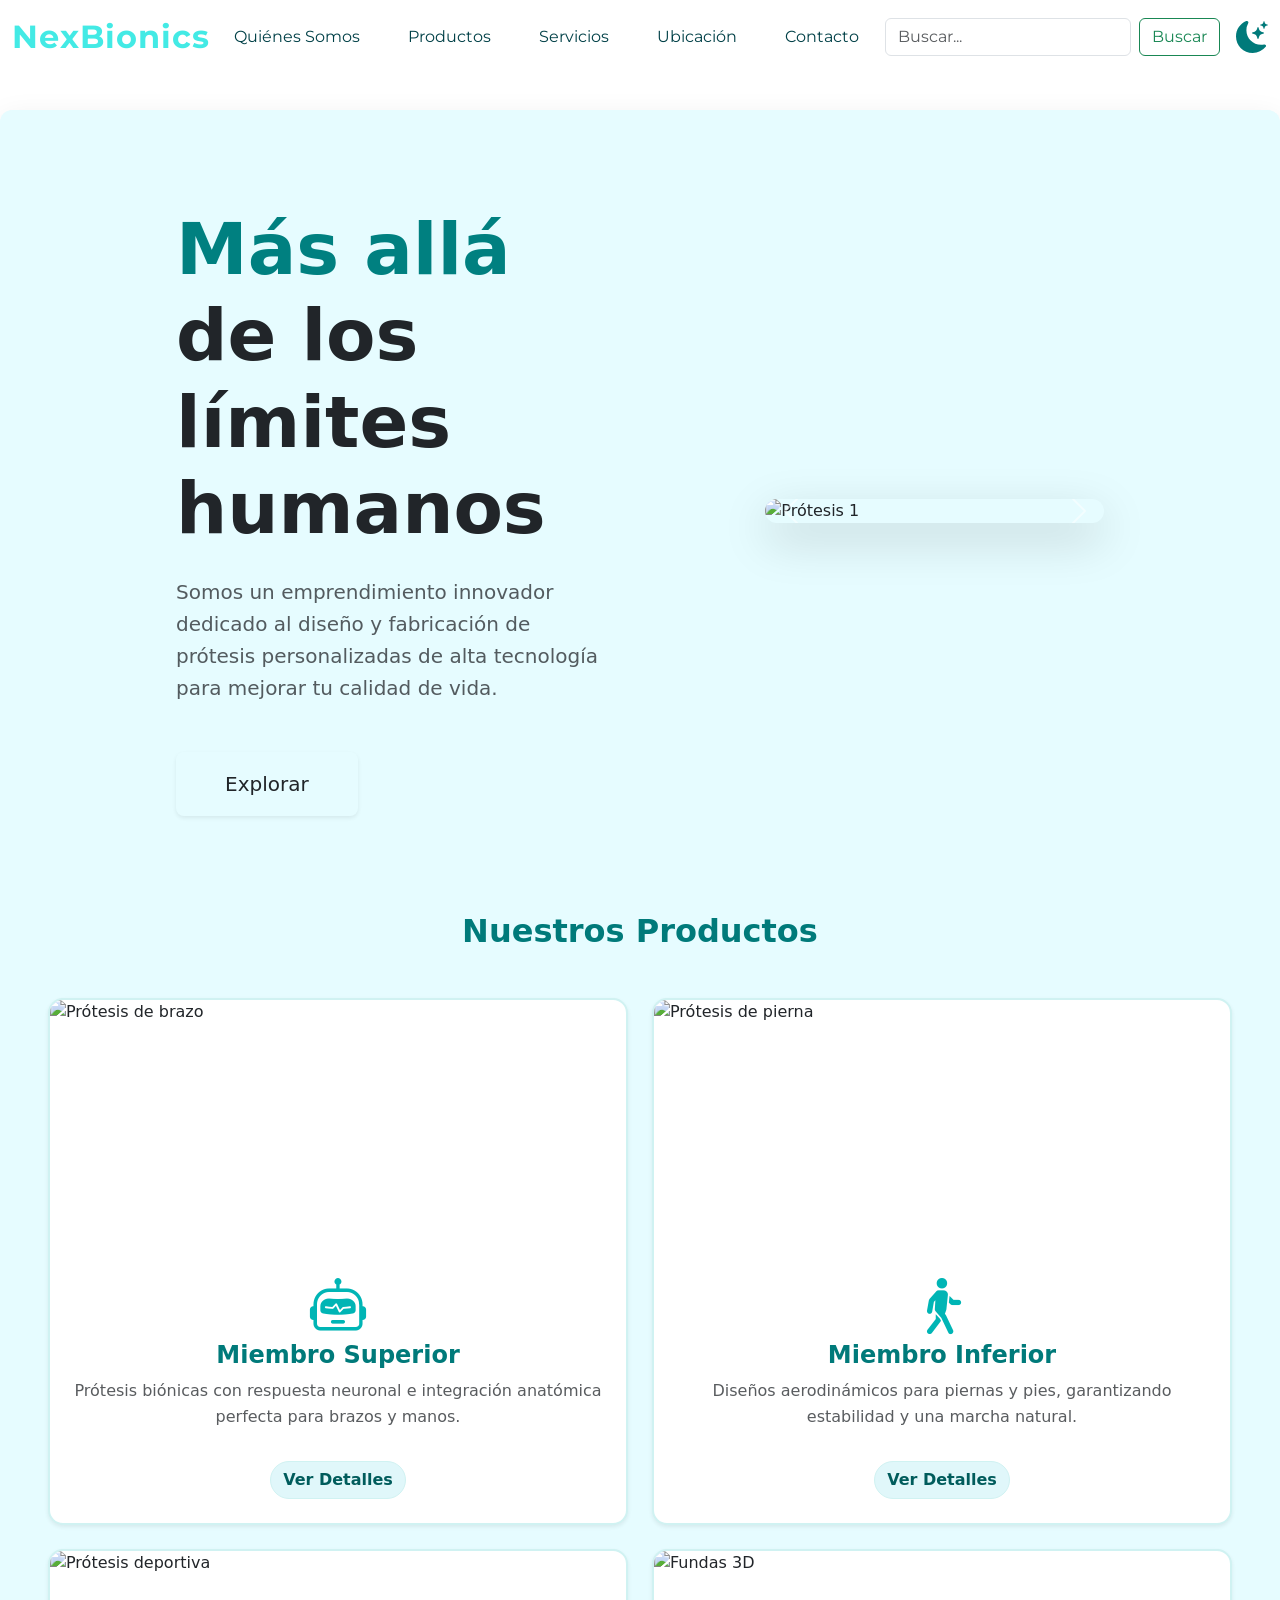
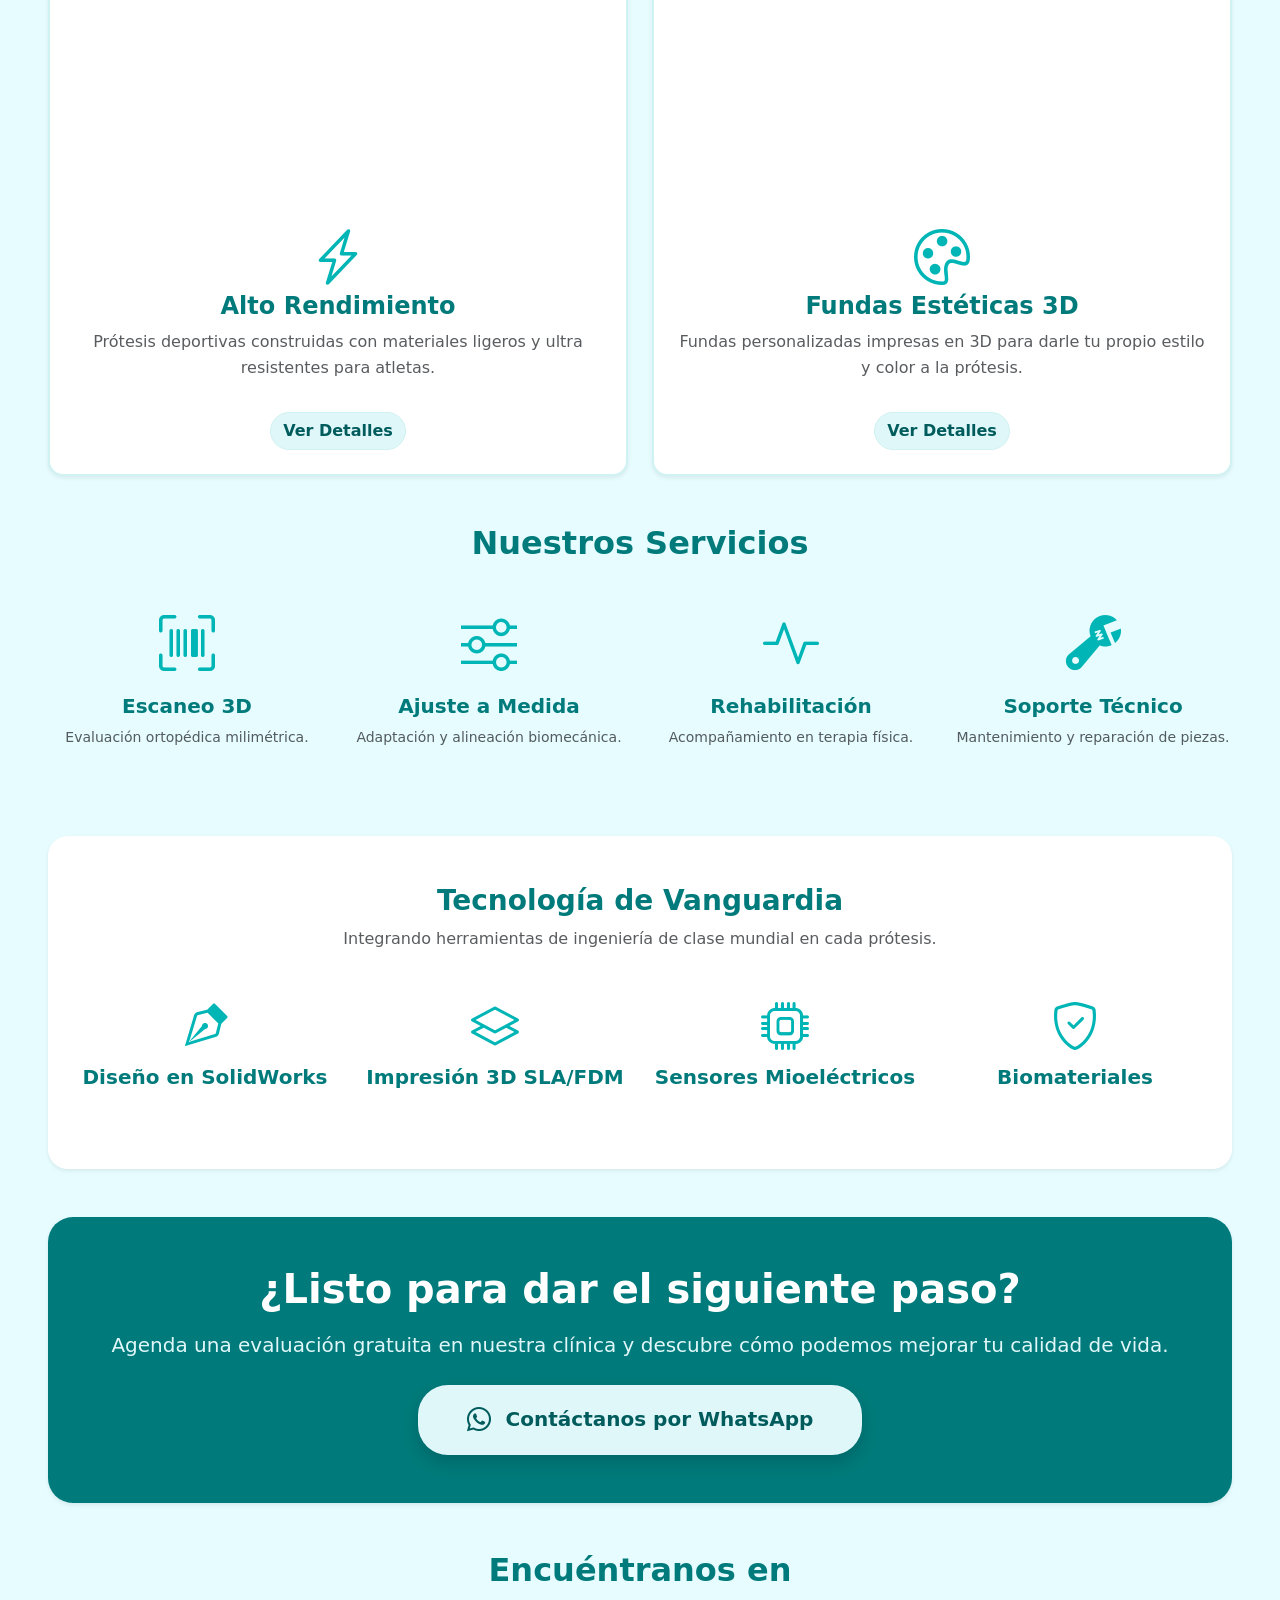
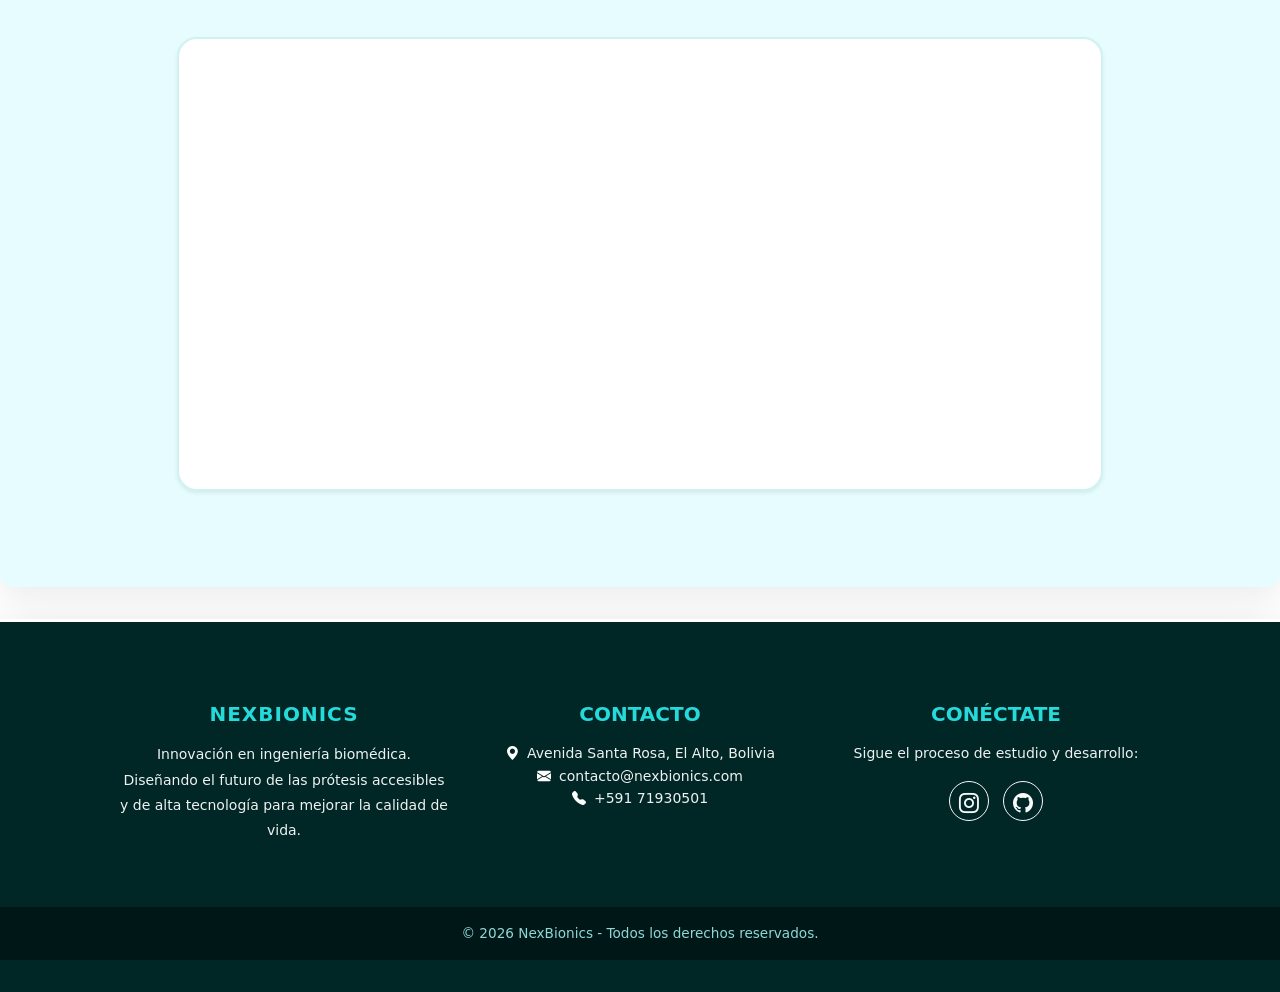
==== commit 9c7de92c: "Agregando modo oscuro y arreglando otros detalles" ====
--- a/index.html
+++ b/index.html
@@ -45,7 +45,7 @@
 
         
         
-        <button class="navbar-toggler" type="button" data-bs-toggle="collapse" data-bs-target="#navbarSupportedContent" aria-controls="navbarSupportedContent" aria-expanded="false" aria-label="Toggle navigation">
+        <button class="navbar-toggler" type="button" data-bs-toggle="collapse" data-bs-target="#navbarSupportedContent" aria-controls="navbarSupportedContent" aria-expanded="false" aria-label="Toggle navigation" >
           <span class="navbar-toggler-icon"></span>
         </button>
         
@@ -74,13 +74,22 @@
             <input class="form-control me-2" type="search" placeholder="Buscar..." aria-label="Search">
             <button class="btn btn-outline-success" type="submit">Buscar</button>
           </form>
-          <button id="btn-modo-oscuro" class="btn btn-outline-dark ms-3 rounded-circle" style="width: 45px; height: 45px;">
-    <i id="icono-tema" class="bi bi-moon-fill fs-5"></i>
+          
+          <a href="#darkmode" id="btn-modo-oscuro" class="d-flex align-items-center ms-3 text-decoration-none" style="cursor: pointer; color: #007A7A; transition: color 0.3s;">
+    <svg xmlns="http://www.w3.org/2000/svg" width="32" height="32" fill="currentColor" class="bi bi-moon-stars-fill" viewBox="0 0 16 16">
+      <path d="M6 .278a.77.77 0 0 1 .08.858 7.2 7.2 0 0 0-.878 3.46c0 4.021 3.278 7.277 7.318 7.277q.792-.001 1.533-.16a.79.79 0 0 1 .81.316.73.73 0 0 1-.031.893A8.35 8.35 0 0 1 8.344 16C3.734 16 0 12.286 0 7.71 0 4.266 2.114 1.312 5.124.06A.75.75 0 0 1 6 .278"/>
+      <path d="M10.794 3.148a.217.217 0 0 1 .412 0l.387 1.162c.173.518.579.924 1.097 1.097l1.162.387a.217.217 0 0 1 0 .412l-1.162.387a1.73 1.73 0 0 0-1.097 1.097l-.387 1.162a.217.217 0 0 1-.412 0l-.387-1.162A1.73 1.73 0 0 0 9.31 6.593l-1.162-.387a.217.217 0 0 1 0-.412l1.162-.387a1.73 1.73 0 0 0 1.097-1.097zM13.863.099a.145.145 0 0 1 .274 0l.258.774c.115.346.386.617.732.732l.774.258a.145.145 0 0 1 0 .274l-.774.258a1.16 1.16 0 0 0-.732.732l-.258.774a.145.145 0 0 1-.274 0l-.258-.774a1.16 1.16 0 0 0-.732-.732l-.774-.258a.145.145 0 0 1 0-.274l.774-.258c.346-.115.617-.386.732-.732z"/>
+    </svg>
+</a>
+
+
 </button>
         </div>
       </div>
     </nav>
   </header>
+
+
   <main>
    <section id="quienes-somos" class="container-fluid py-5">
     <div class="row align-items-center justify-content-around px-lg-5">
@@ -245,6 +254,7 @@
 
 <section id="llamado-accion" class="py-5 mt-5 mb-4 text-center shadow-sm" style="background-color: #007A7A; border-radius: 25px;">
     <div class="container px-4">
+        
         <h2 class="display-6 fw-bold text-white mb-3">¿Listo para dar el siguiente paso?</h2>
         
         <p class="lead mb-4" style="color: #E0F7FA;">
@@ -255,6 +265,24 @@
             <i class="bi bi-whatsapp me-2 fs-4" style="vertical-align: middle;"></i> 
             Contáctanos por WhatsApp
         </a>
+    </div>
+</section>
+
+<section id="ubicacion" class="mb-5 mt-5">
+    <h2 class="text-center mb-5 fw-bold" style="color: #007A7A;">Encuéntranos en</h2>
+    
+    <div class="container">
+        <div class="row justify-content-center">
+            <div class="col-lg-10">
+                
+                <div class="card shadow-sm" style="border-radius: 20px; border-color: #D0F2F2; border-width: 2px; overflow: hidden;">
+                    
+                   <iframe src="https://www.google.com/maps/embed?pb=!1m14!1m12!1m3!1d751.7627035678452!2d-68.12207216841648!3d-16.51110240324146!2m3!1f0!2f0!3f0!3m2!1i1024!2i768!4f13.1!5e0!3m2!1ses-419!2sbo!4v1773813305177!5m2!1ses-419!2sbo" width="100%" height="450" style="border: 2px;;" allowfullscreen="" loading="lazy" referrerpolicy="no-referrer-when-downgrade"></iframe>
+                    
+                </div>
+                
+            </div>
+        </div>
     </div>
 </section>
     
@@ -285,7 +313,7 @@
                   <h5 class="text-uppercase fw-bold mb-3" style="color: #25DADA;">Conéctate</h5>
                   <p class="small mb-3">Sigue el proceso de estudio y desarrollo:</p>
                   
-                  <a href="PON_AQUI_EL_LINK_DE_TU_INSTAGRAM" target="_blank" class="btn btn-outline-light btn-sm me-2 rounded-circle" style="width: 40px; height: 40px; padding-top: 7px; transition: all 0.3s;">
+                  <a href="https://www.instagram.com/neuralink/" target="_blank" class="btn btn-outline-light btn-sm me-2 rounded-circle" style="width: 40px; height: 40px; padding-top: 7px; transition: all 0.3s;">
                       <i class="bi bi-instagram fs-5"></i>
                   </a>
                   
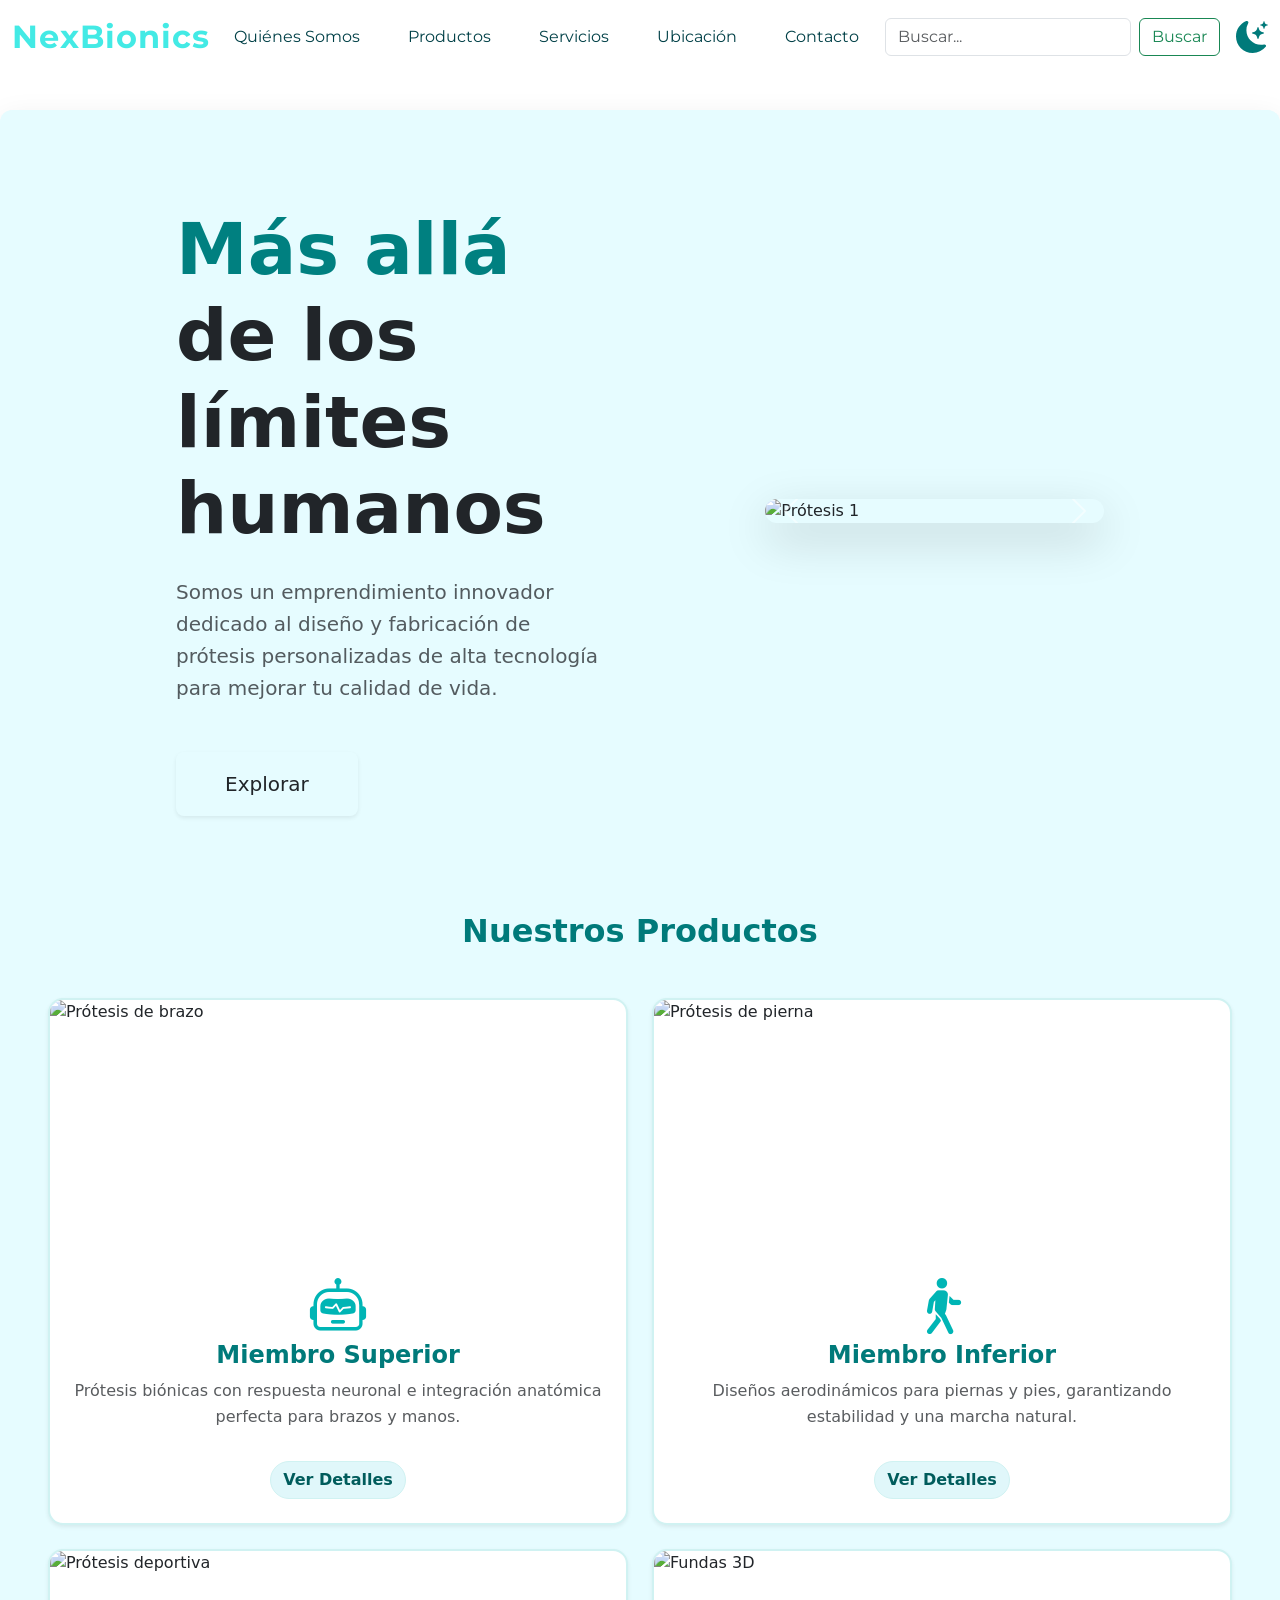
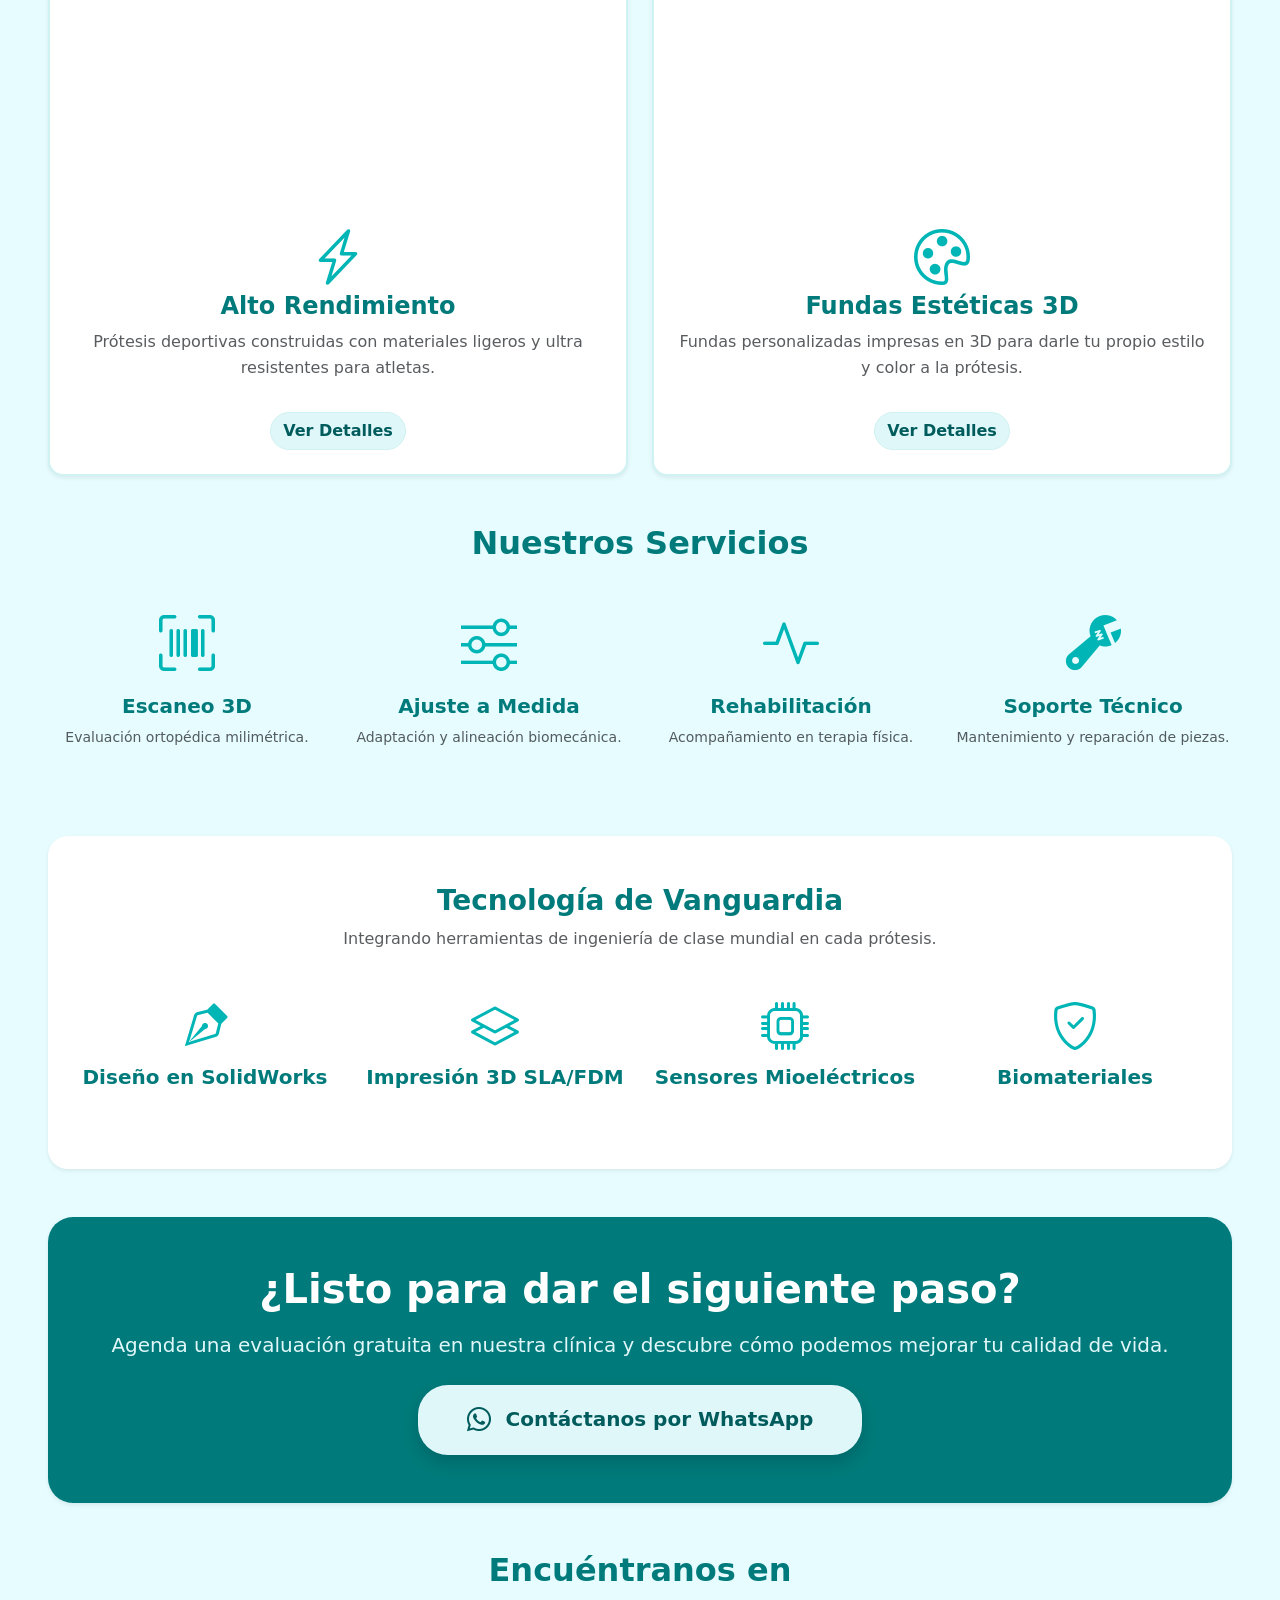
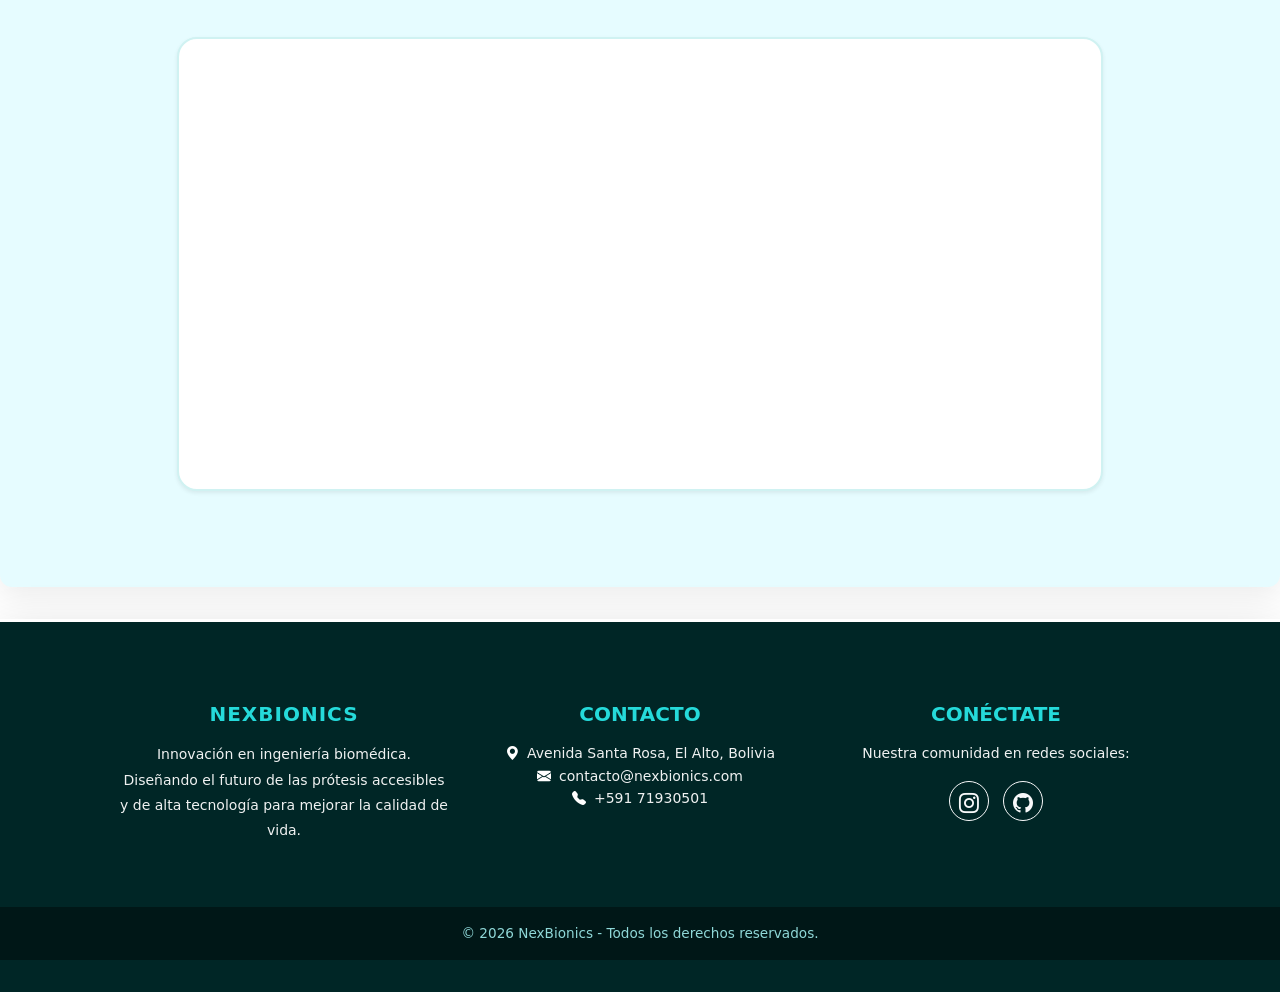
==== commit 1f094aac: "Agregando algunos arreglos" ====
--- a/index.html
+++ b/index.html
@@ -311,7 +311,7 @@
 
               <div class="col-lg-4 col-md-12 mb-4 mb-md-0">
                   <h5 class="text-uppercase fw-bold mb-3" style="color: #25DADA;">Conéctate</h5>
-                  <p class="small mb-3">Sigue el proceso de estudio y desarrollo:</p>
+                  <p class="small mb-3">Nuestra comunidad en redes sociales:</p>
                   
                   <a href="https://www.instagram.com/neuralink/" target="_blank" class="btn btn-outline-light btn-sm me-2 rounded-circle" style="width: 40px; height: 40px; padding-top: 7px; transition: all 0.3s;">
                       <i class="bi bi-instagram fs-5"></i>
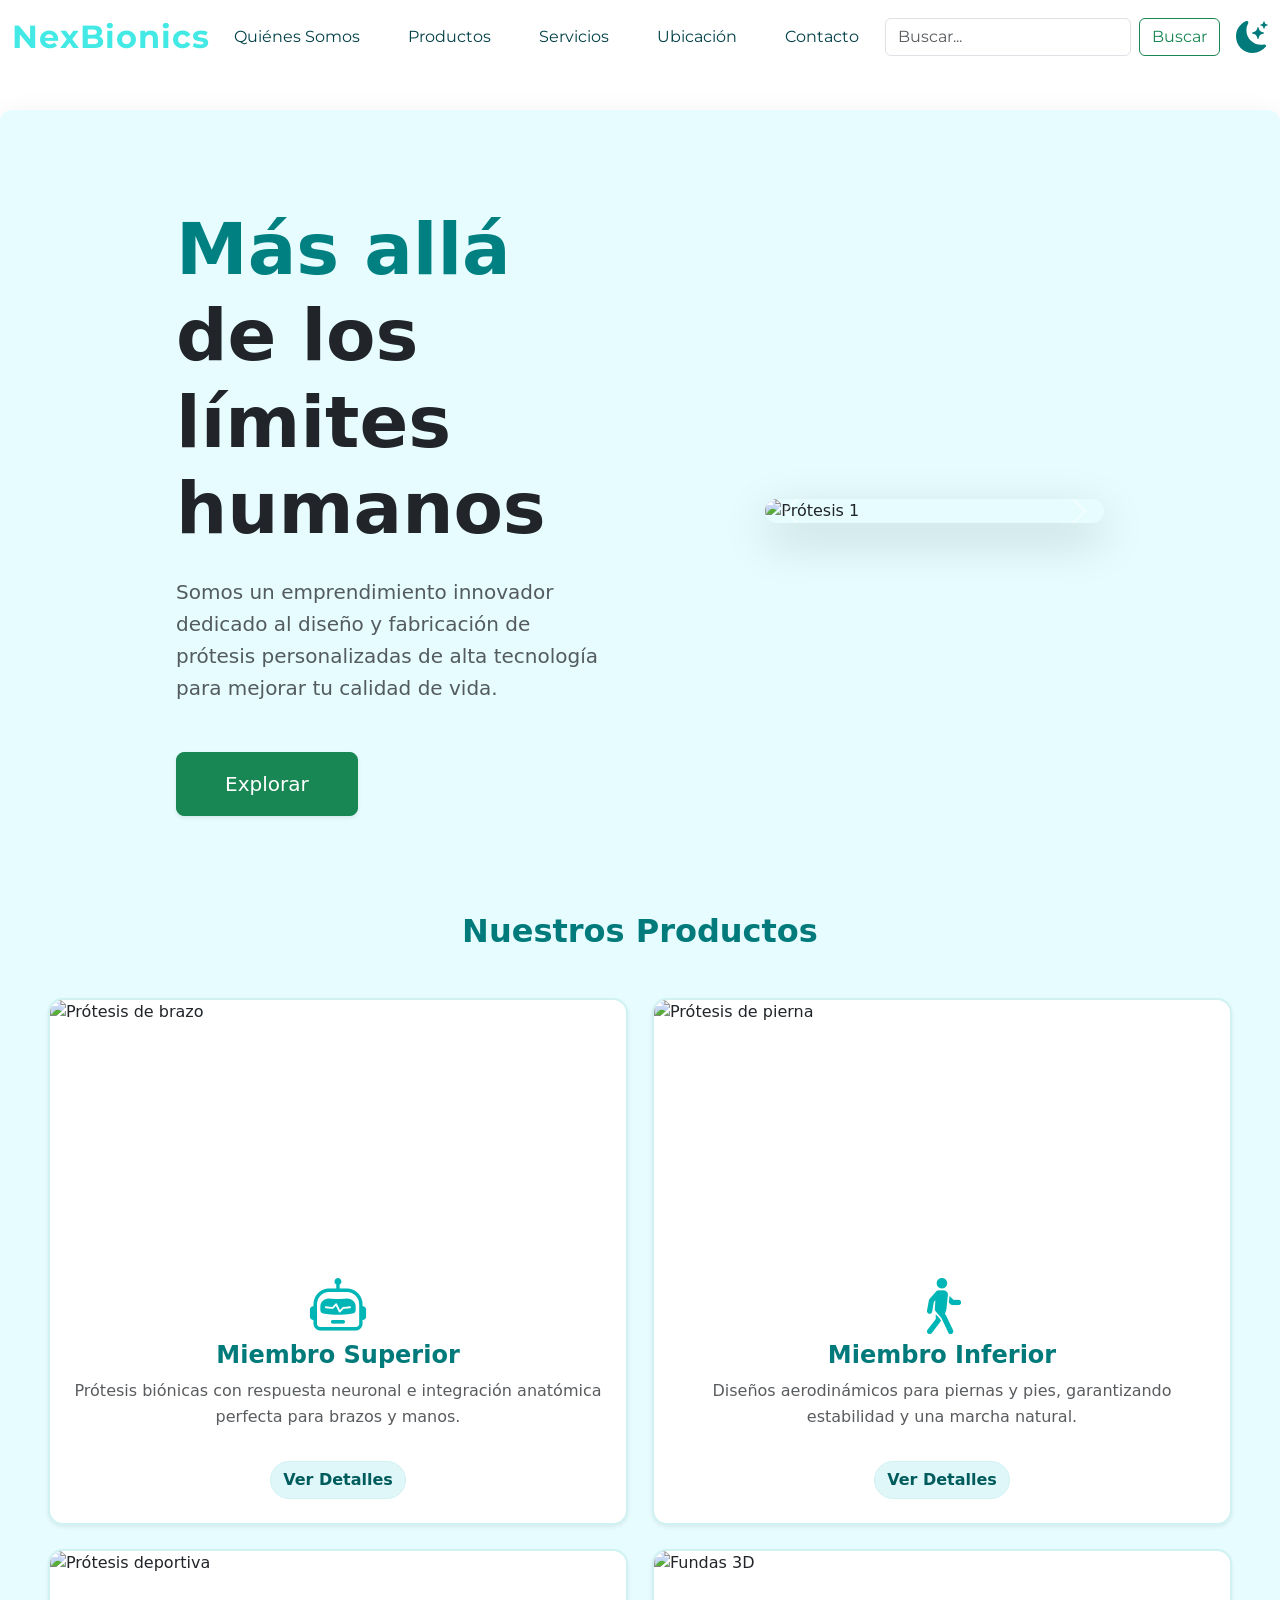
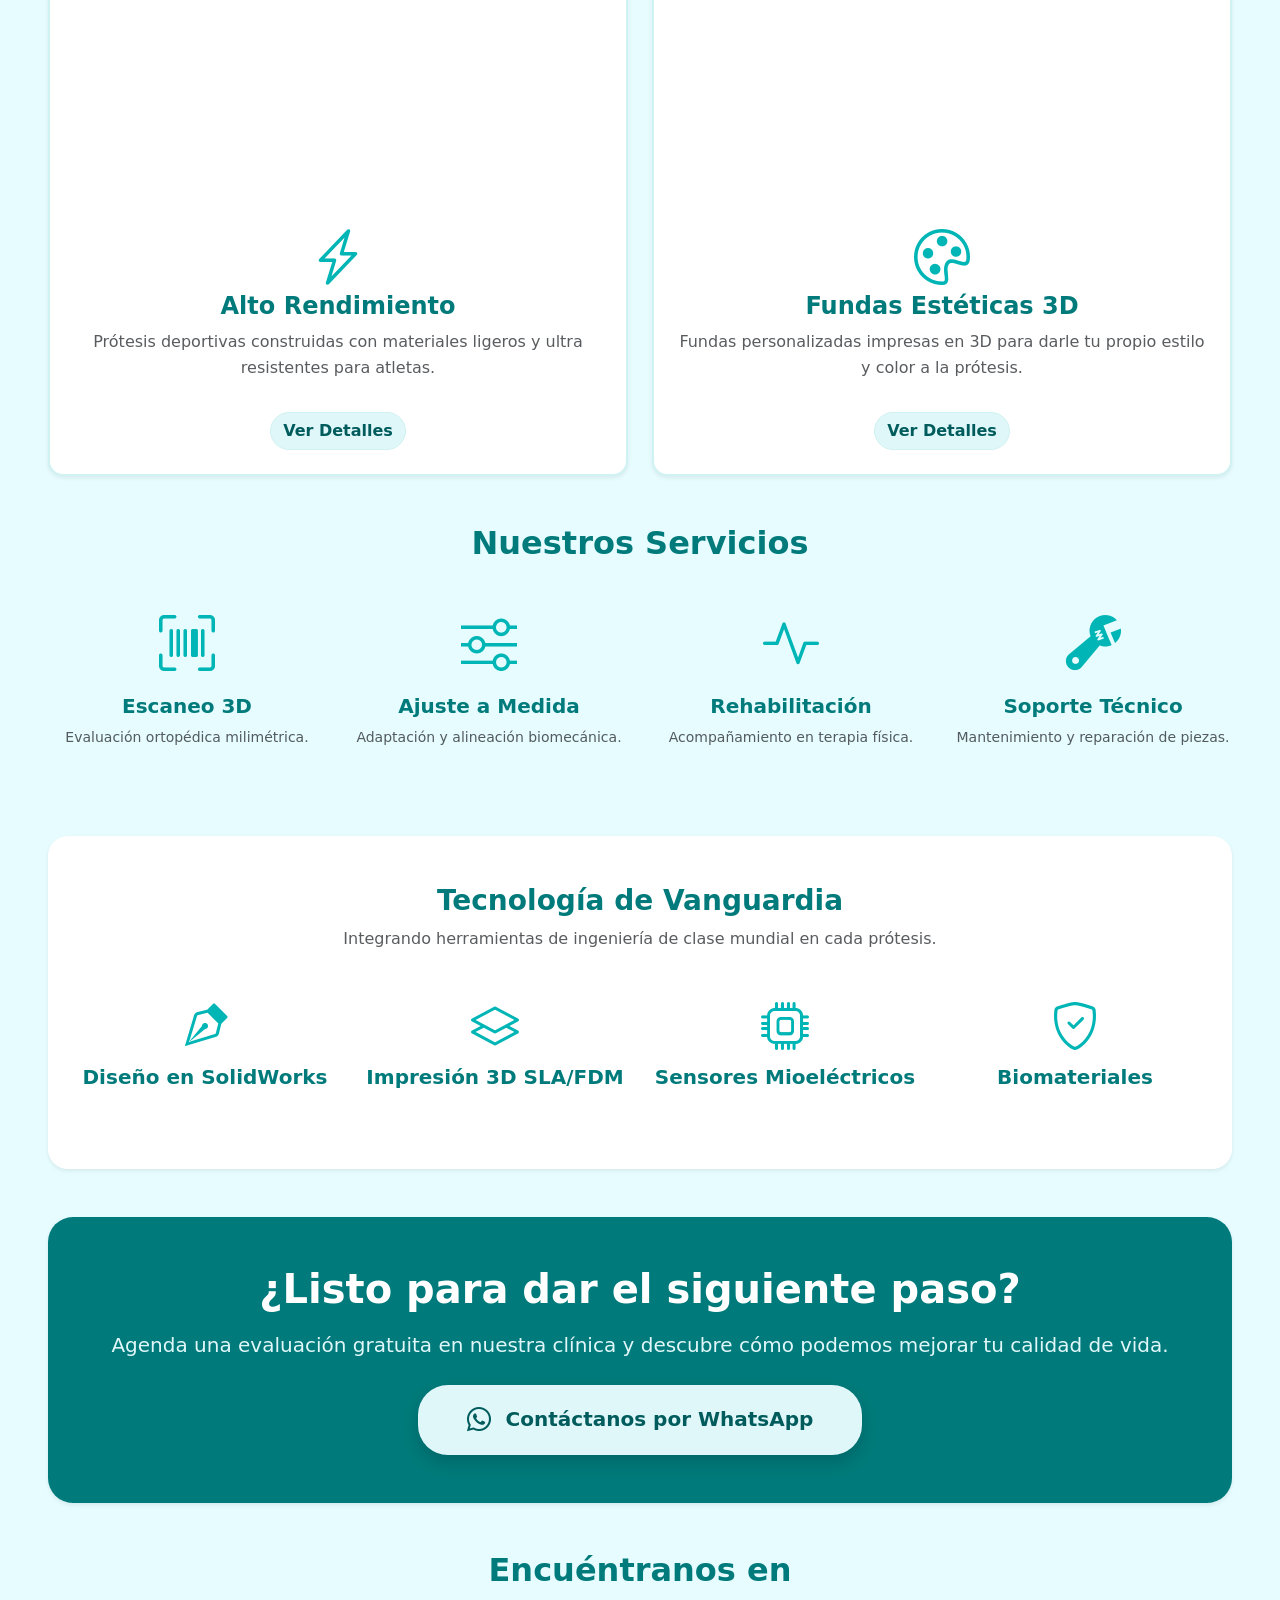
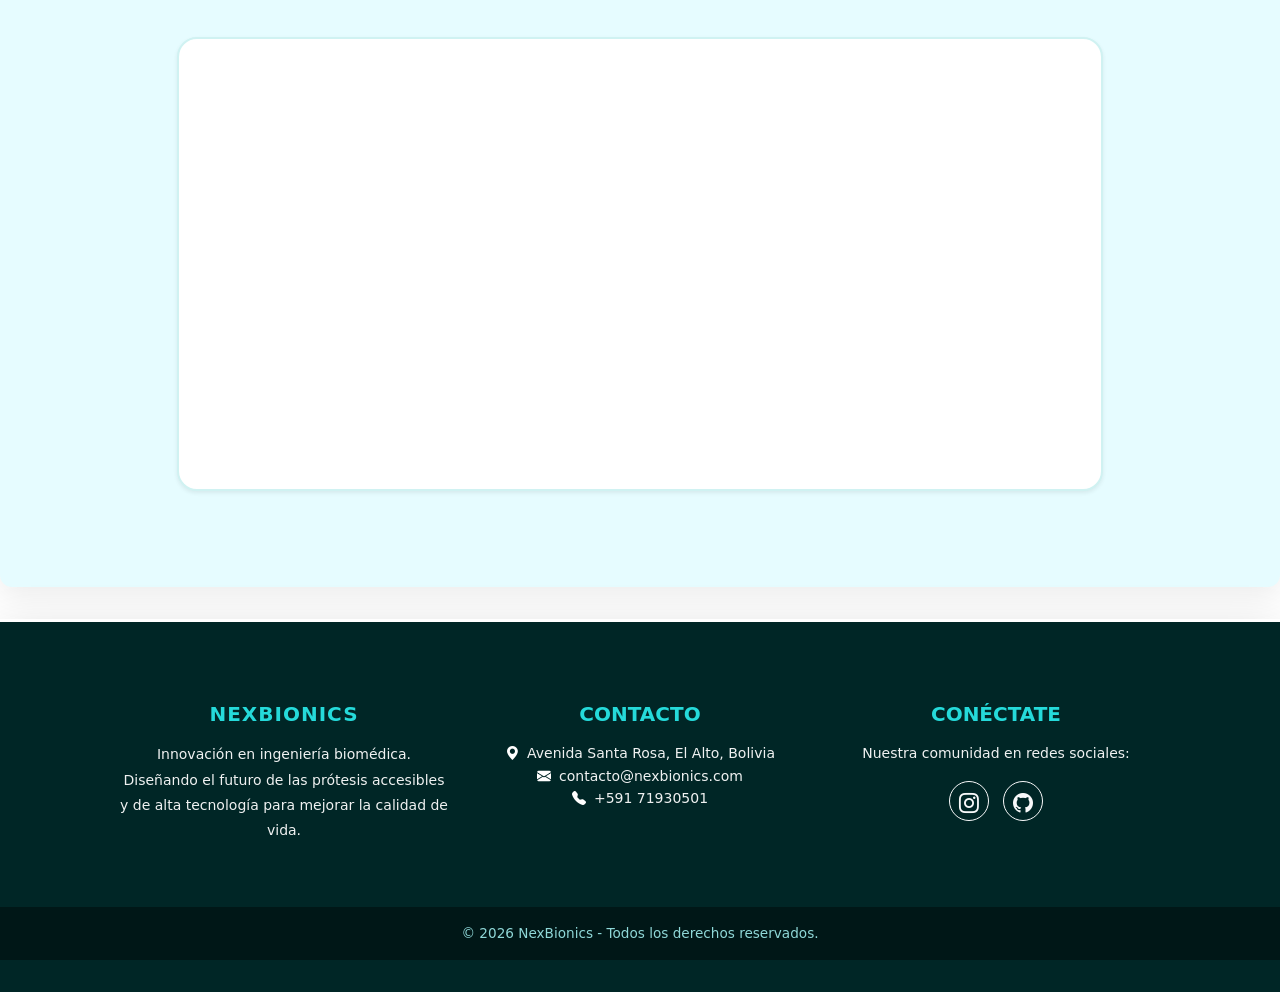
==== commit 4e0aba43: "Arreglando boton explorar" ====
--- a/index.html
+++ b/index.html
@@ -96,12 +96,12 @@
         
         <div class="col-lg-5 mb-5 mb-lg-0">
             <h1 class="display-2 fw-bold mb-4" style="color: #008080;"> Más allá <br> 
-                <span class="text-dark">de los límites humanos</span>
+                <span class="text-dark" >de los límites humanos</span>
             </h1>
             <p class="lead mb-5 text-muted">
                 Somos un emprendimiento innovador dedicado al diseño y fabricación de prótesis personalizadas de alta tecnología para mejorar tu calidad de vida.
             </p>
-            <a href="#productos" class="btn btn-lila-claro btn-lg px-5 py-3 shadow-sm">Explorar</a>
+            <a href="#productos" class="btn btn-success btn-lg px-5 py-3 shadow-sm">Explorar</a>
         </div>
 
         <div class="col-lg-4">
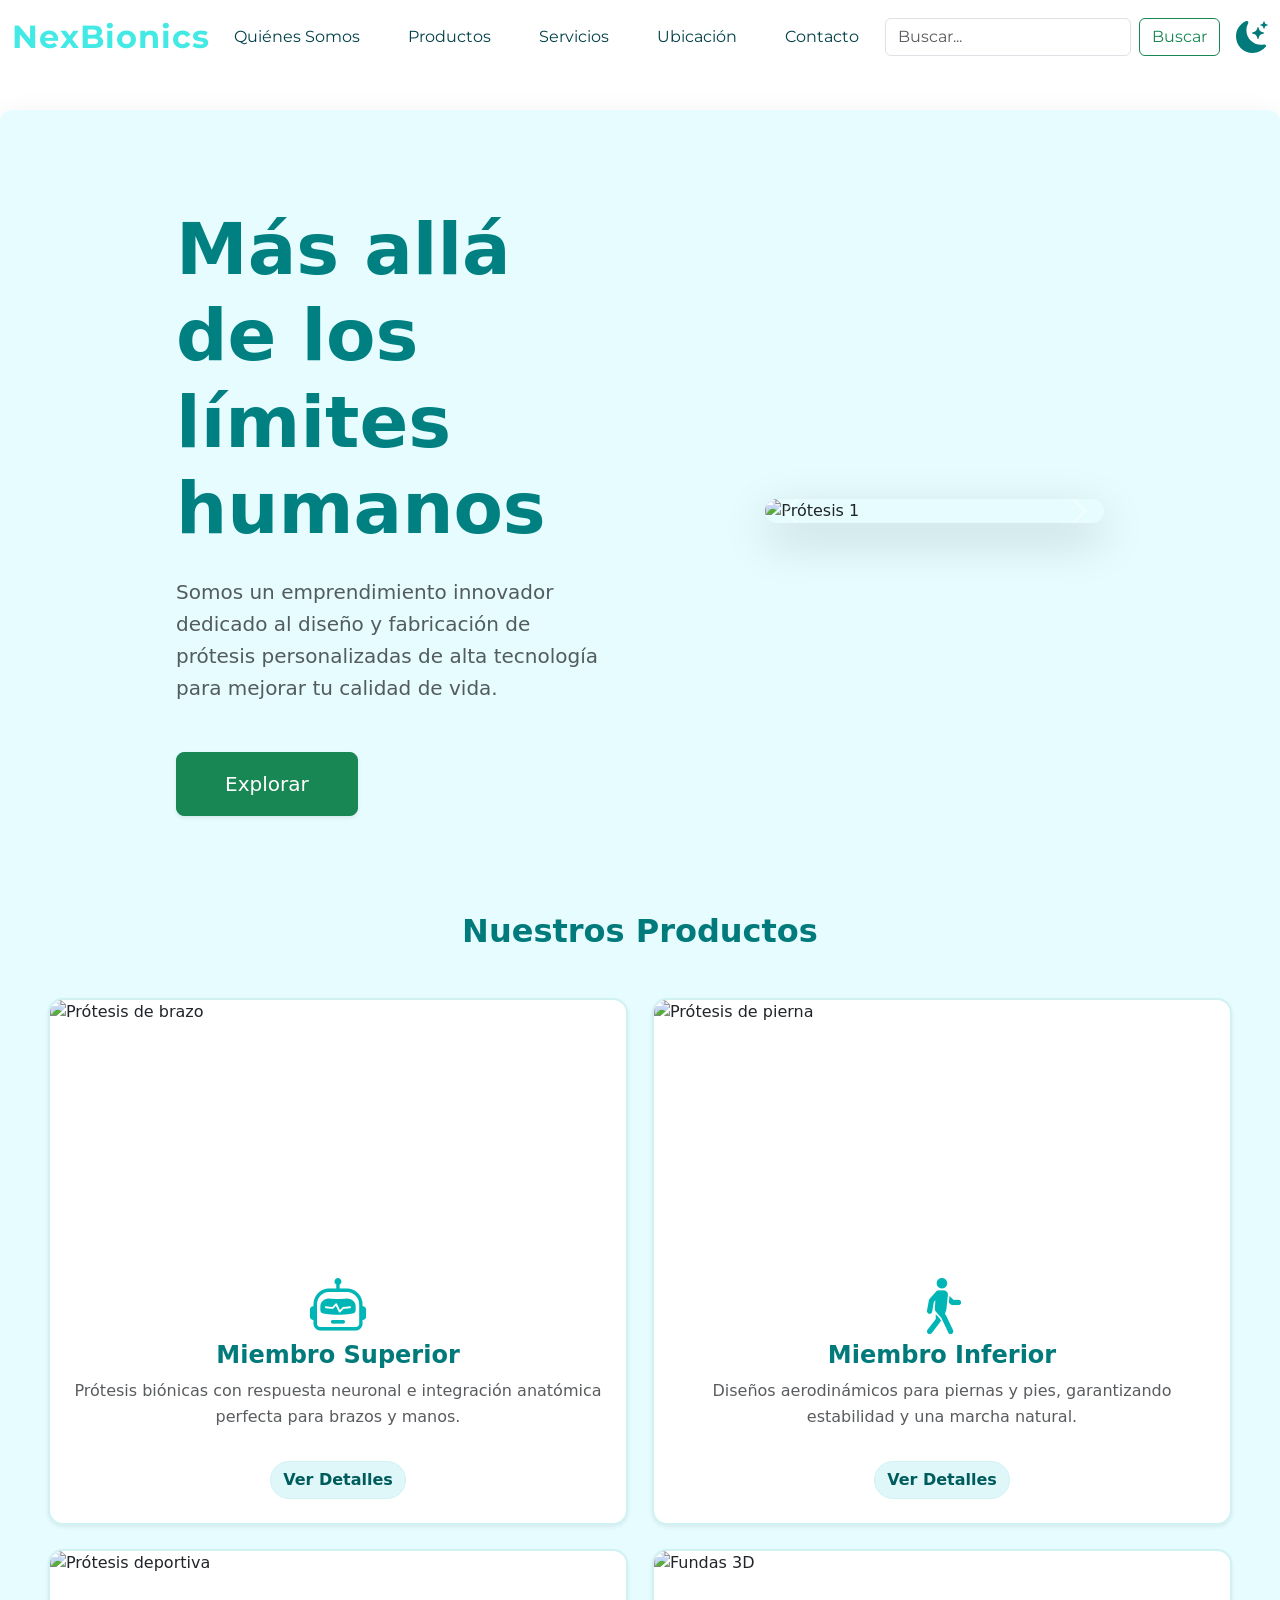
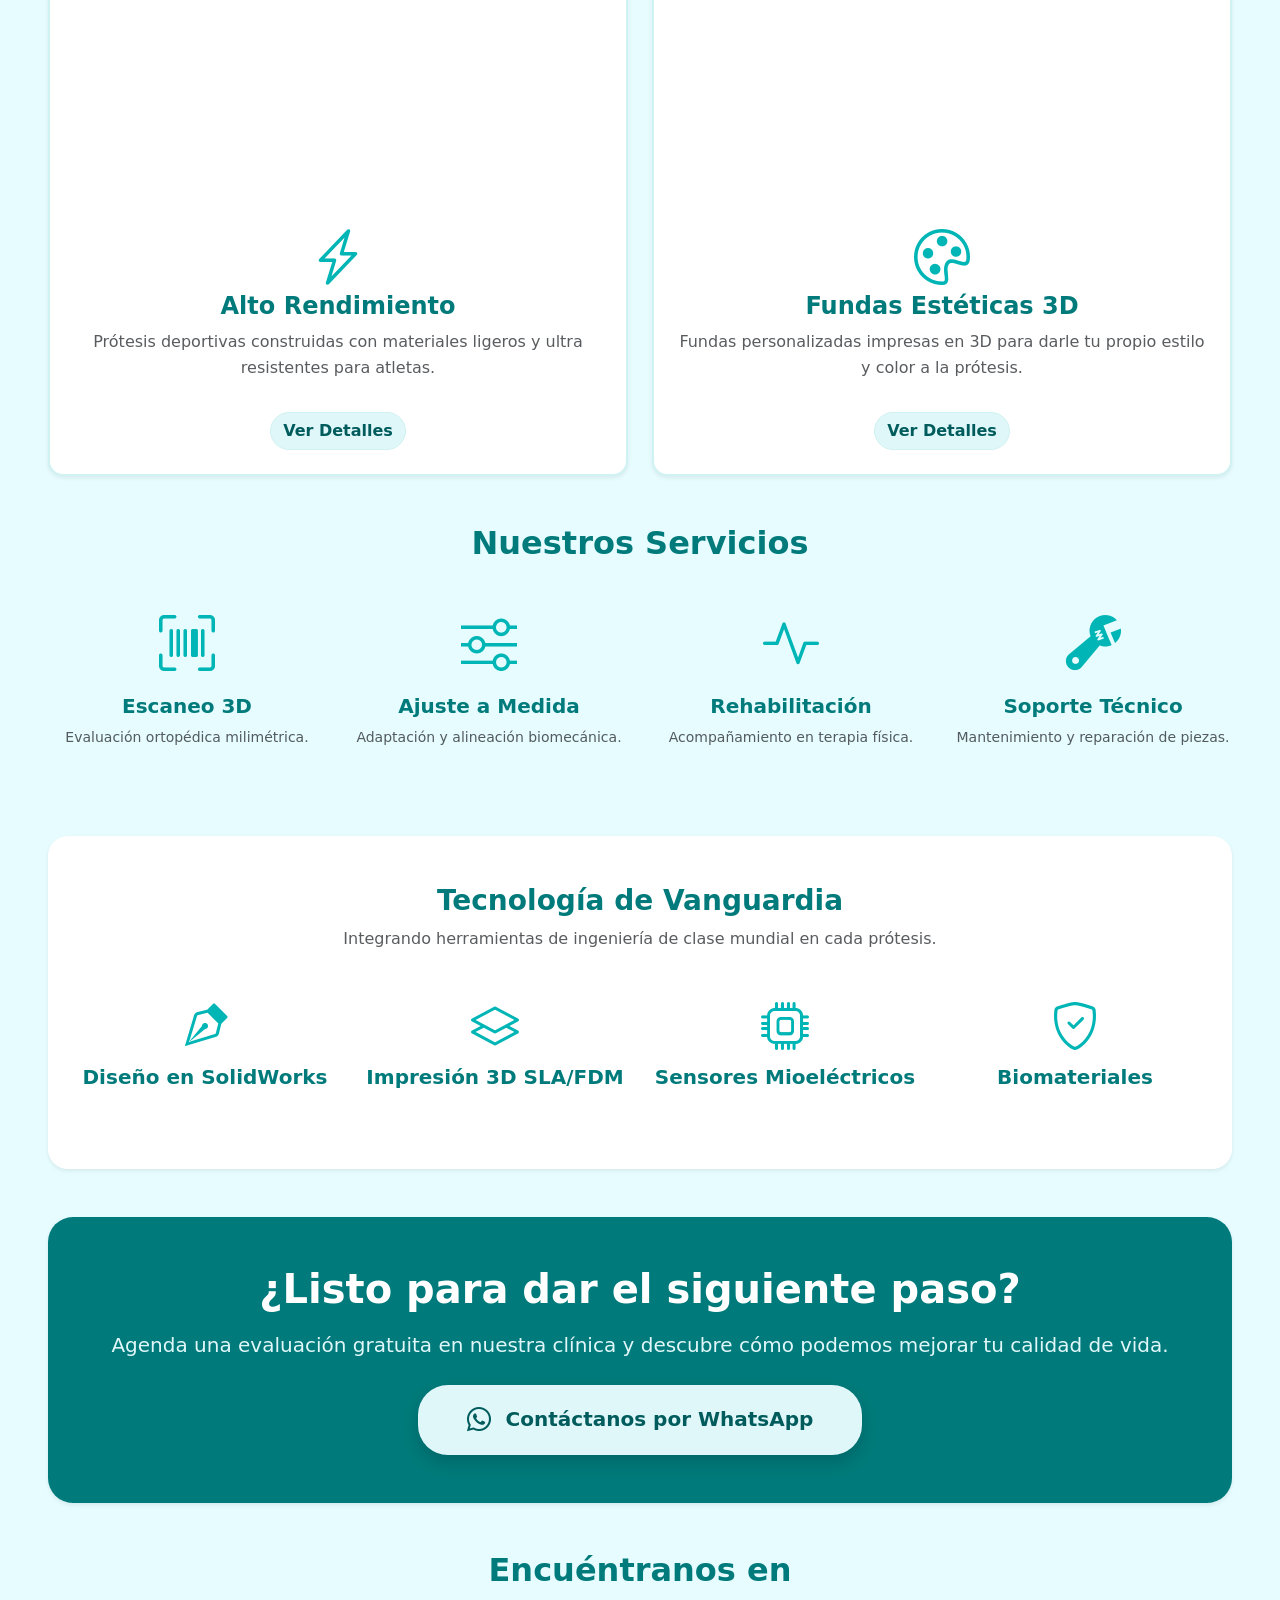
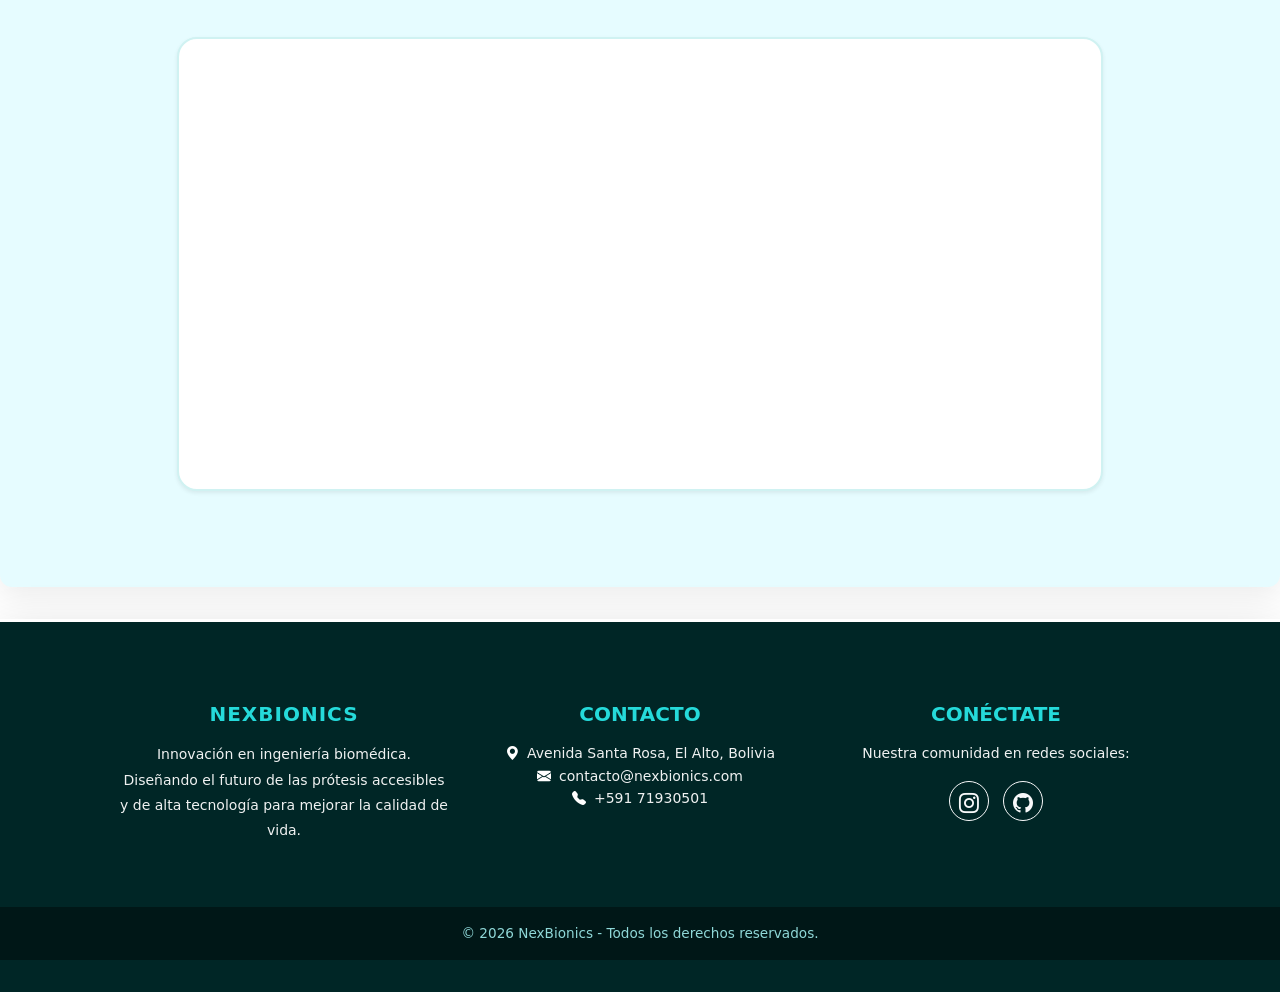
==== commit 49fba685: "Arreglos en colores de texto en darkmode" ====
--- a/index.html
+++ b/index.html
@@ -96,7 +96,7 @@
         
         <div class="col-lg-5 mb-5 mb-lg-0">
             <h1 class="display-2 fw-bold mb-4" style="color: #008080;"> Más allá <br> 
-                <span class="text-dark" >de los límites humanos</span>
+                <span style="color: #008080;">de los límites humanos</span>
             </h1>
             <p class="lead mb-5 text-muted">
                 Somos un emprendimiento innovador dedicado al diseño y fabricación de prótesis personalizadas de alta tecnología para mejorar tu calidad de vida.
@@ -252,7 +252,8 @@
     </div>
 </section>
 
-<section id="llamado-accion" class="py-5 mt-5 mb-4 text-center shadow-sm" style="background-color: #007A7A; border-radius: 25px;">
+<section id="contacto" class="py-5 mt-5 mb-4 text-center shadow-sm" style="background-color: #007A7A; border-radius: 25px;">
+    
     <div class="container px-4">
         
         <h2 class="display-6 fw-bold text-white mb-3">¿Listo para dar el siguiente paso?</h2>
